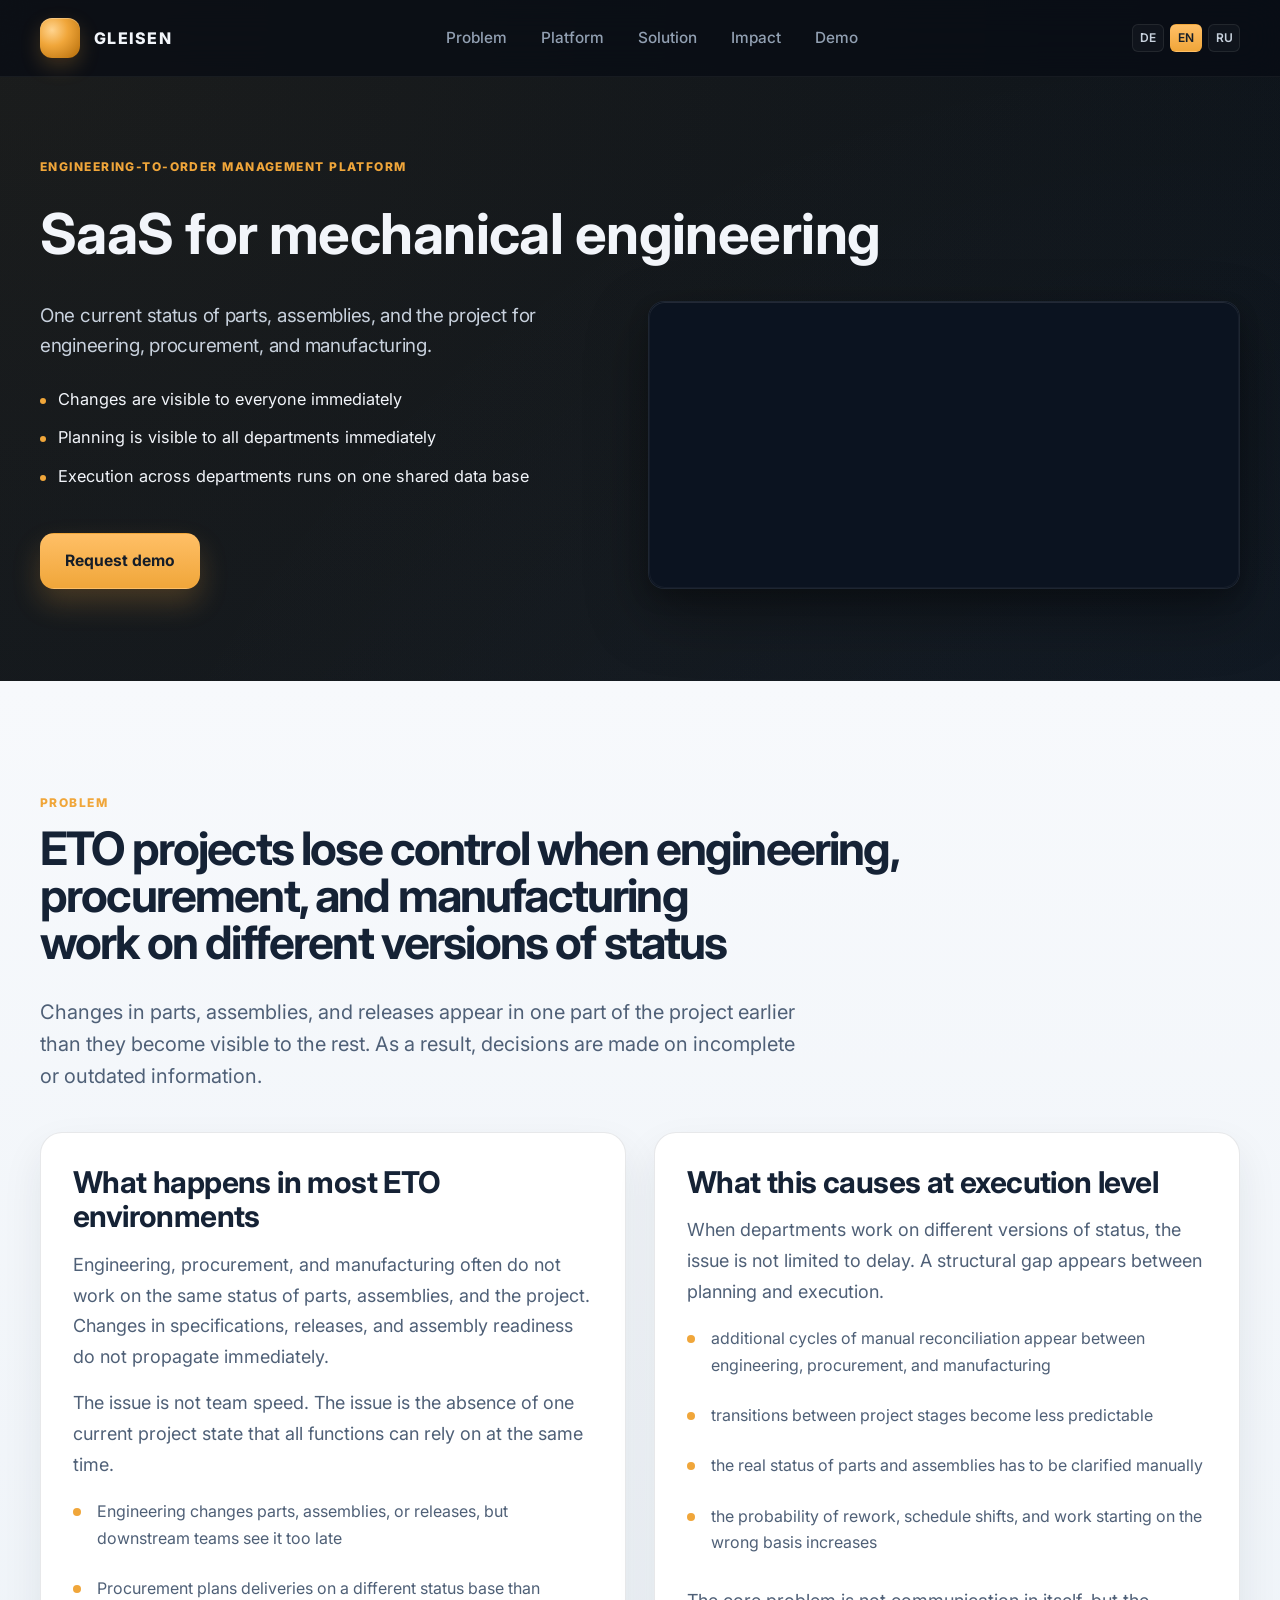
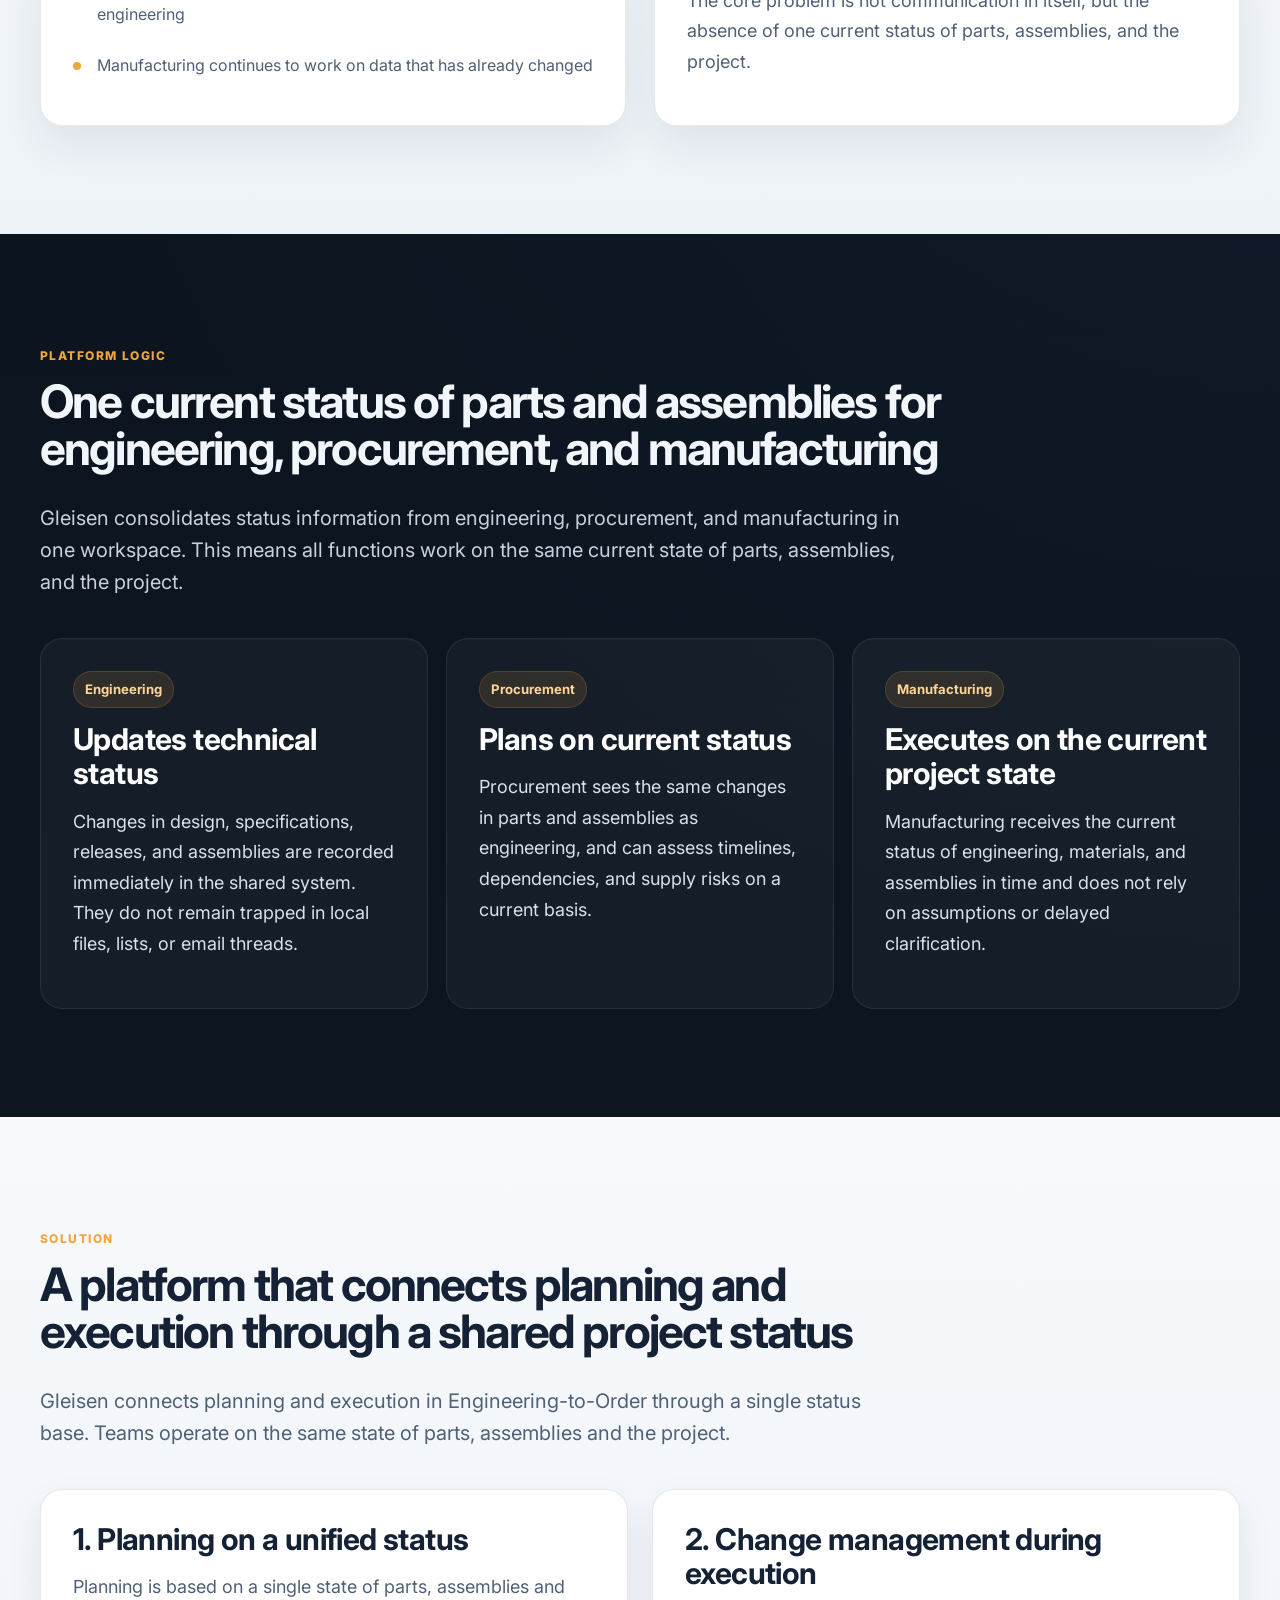
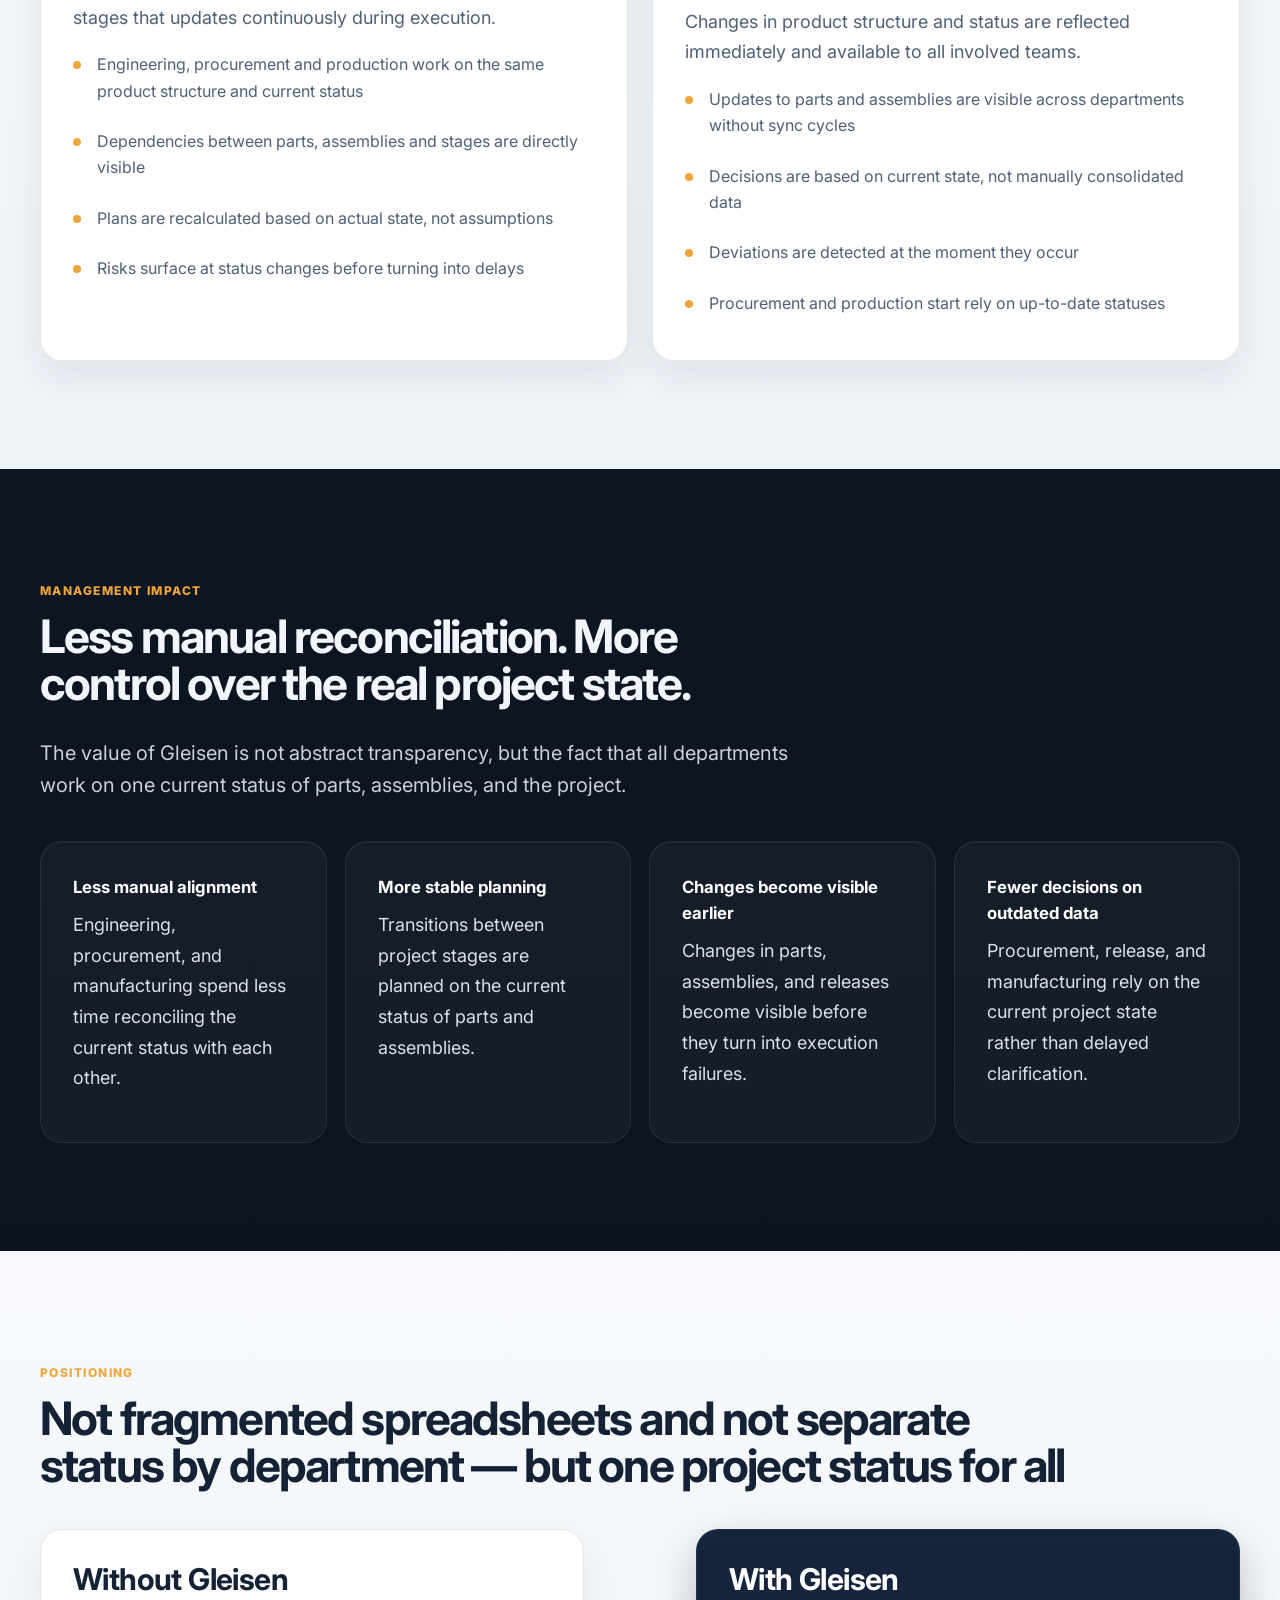
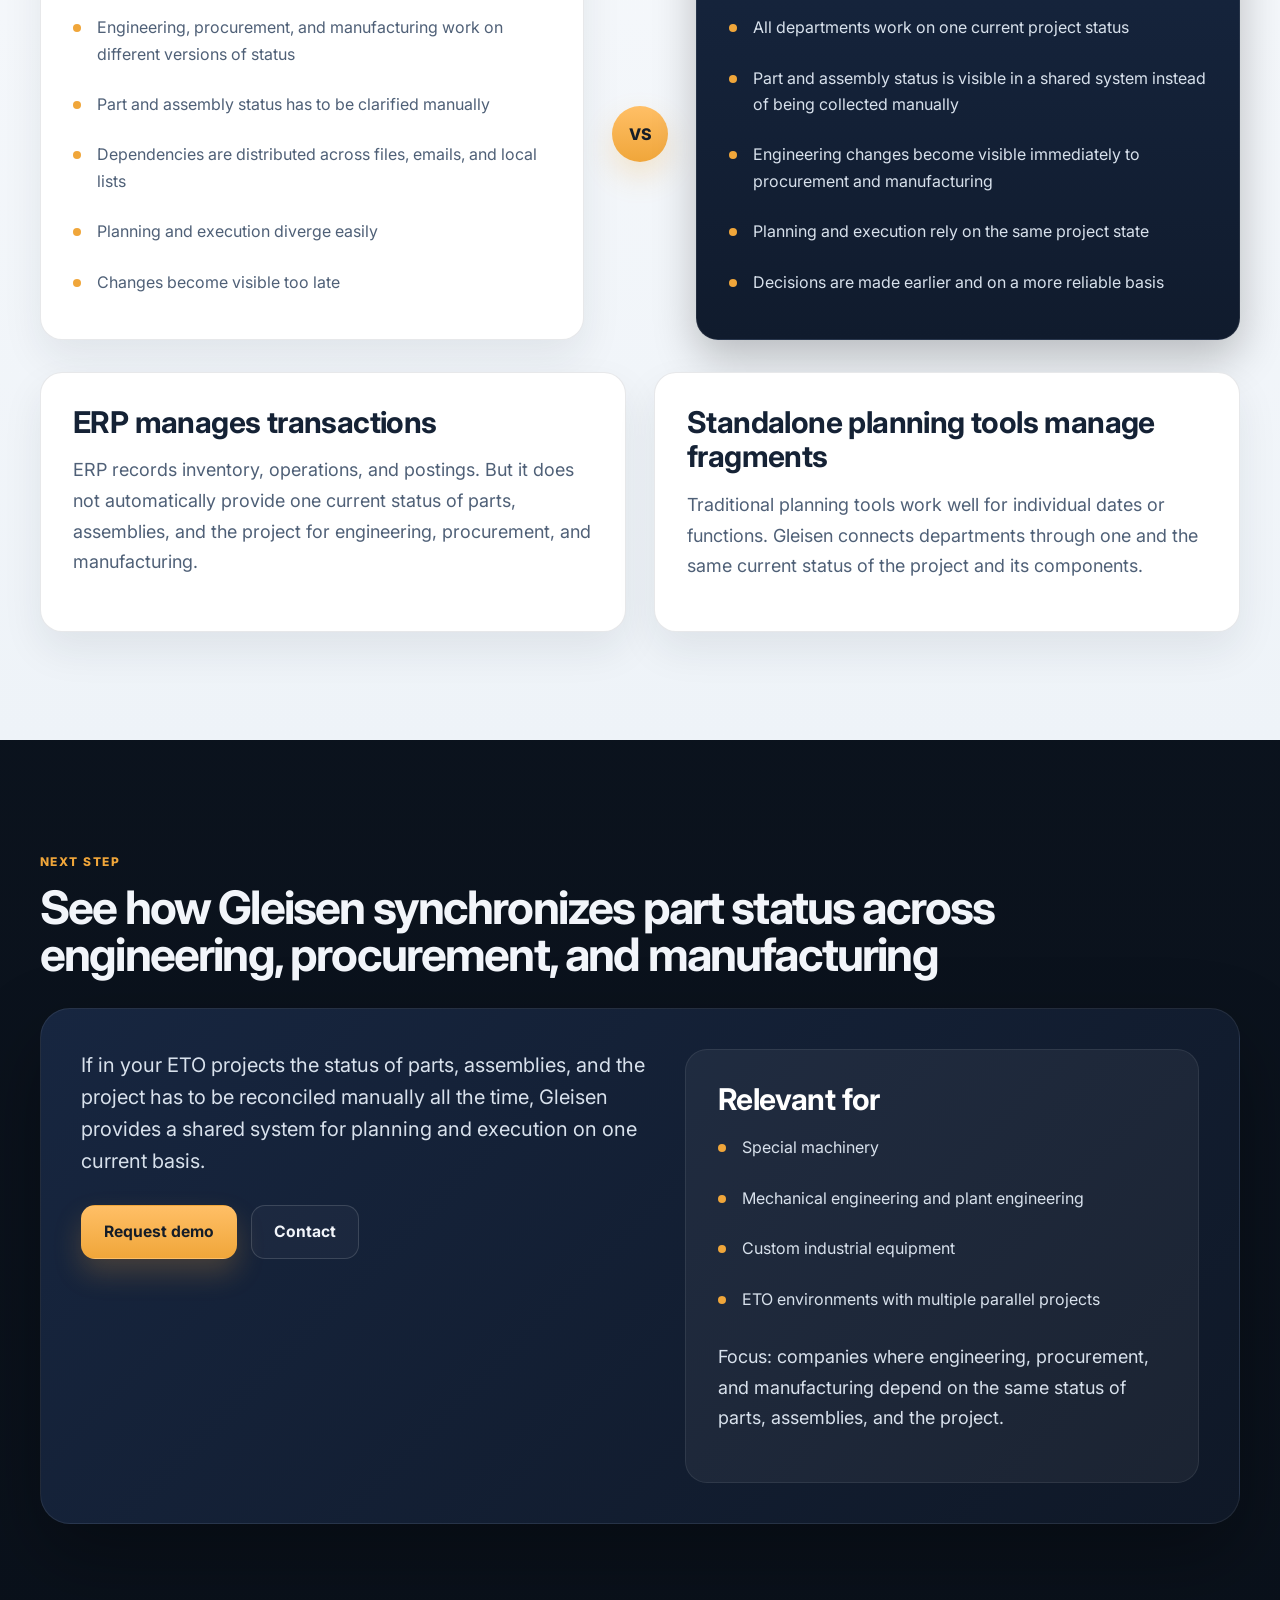
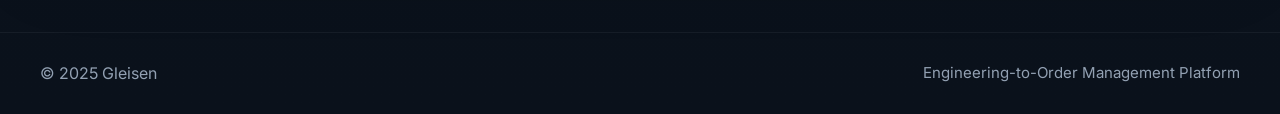
==== en.html @ a9985c9d "init" ====
<!DOCTYPE html>
<html lang="en">

<head>
  <meta charset="UTF-8" />
  <meta name="viewport" content="width=device-width, initial-scale=1.0" />

  <title>Gleisen — platform for managing part and assembly status in ETO</title>
  <meta name="description"
    content="Gleisen is a platform for Engineering-to-Order that synchronizes engineering, procurement, and manufacturing around one current status of parts, assemblies, and the project." />
  <meta name="keywords"
    content="Engineering-to-Order software, ETO platform, ETO management, mechanical engineering SaaS, part and assembly status, engineering procurement manufacturing, industrial SaaS" />
  <meta name="robots" content="index,follow,max-image-preview:large,max-snippet:-1,max-video-preview:-1" />
  <meta name="author" content="Gleisen" />

  <link rel="canonical" href="https://www.gleisen.com/en.html" />
  <link rel="alternate" hreflang="de" href="https://www.gleisen.com/" />
  <link rel="alternate" hreflang="en" href="https://www.gleisen.com/en.html" />
  <link rel="alternate" hreflang="ru" href="https://www.gleisen.com/ru.html" />
  <link rel="alternate" hreflang="x-default" href="https://www.gleisen.com/" />

  <meta property="og:type" content="website" />
  <meta property="og:title" content="Gleisen — platform for managing part and assembly status in ETO" />
  <meta property="og:description"
    content="One platform for engineering, procurement, and manufacturing with one current status of parts, assemblies, and the project." />
  <meta property="og:url" content="https://www.gleisen.com/en.html" />
  <meta property="og:site_name" content="Gleisen" />
  <meta property="og:locale" content="en_US" />

  <meta name="twitter:card" content="summary_large_image" />
  <meta name="twitter:title" content="Gleisen — platform for managing part and assembly status in ETO" />
  <meta name="twitter:description"
    content="Gleisen synchronizes engineering, procurement, and manufacturing around one current status of parts, assemblies, and the project." />

  <link rel="preconnect" href="https://fonts.googleapis.com">
  <link rel="preconnect" href="https://fonts.gstatic.com" crossorigin>
  <link href="https://fonts.googleapis.com/css2?family=Inter:wght@400;500;600;700;800&display=swap" rel="stylesheet">
  <link rel="stylesheet" href="styles.css" />

  <script type="application/ld+json">
  {
    "@context": "https://schema.org",
    "@type": "SoftwareApplication",
    "name": "Gleisen",
    "applicationCategory": "BusinessApplication",
    "operatingSystem": "Web",
    "description": "Platform for Engineering-to-Order that brings engineering, procurement, and manufacturing together around one current status of parts, assemblies, and the project.",
    "inLanguage": "en",
    "offers": {
      "@type": "Offer",
      "price": "0",
      "priceCurrency": "EUR"
    }
  }
  </script>
  <script src="script.js" defer></script>
</head>

<body>
  <header class="site-header">
    <div class="container nav">
      <a href="index.html" class="brand" aria-label="Gleisen homepage">
        <span class="brand-mark" aria-hidden="true"></span>
        <span class="brand-text">GLEISEN</span>
      </a>

      <nav class="nav-links" aria-label="Main navigation">
        <a href="#problem">Problem</a>
        <a href="#platform">Platform</a>
        <a href="#solution">Solution</a>
        <a href="#impact">Impact</a>
        <a href="#contact">Demo</a>
      </nav>

      <div class="header-actions">
        <div class="lang-switch" aria-label="Language switcher">
          <a href="index.html" lang="de">DE</a>
          <a href="en.html" class="active" lang="en">EN</a>
          <a href="ru.html" lang="ru">RU</a>
        </div>
      </div>
    </div>
  </header>

  <main>

    <section class="hero">
      <div class="container">
        <div class="hero-top">
          <span class="eyebrow">ENGINEERING-TO-ORDER MANAGEMENT PLATFORM</span>
          <h1>SaaS for mechanical engineering</h1>
        </div>

        <div class="hero-grid">

          <div class="hero-left">

            <div class="hero-text">
              <p class="hero-subline">
                One current status of parts, assemblies, and the project for engineering, procurement, and
                manufacturing.
              </p>

              <div class="hero-points">
                <div class="item">Changes are visible to everyone immediately</div>
                <div class="item">Planning is visible to all departments immediately</div>
                <div class="item">Execution across departments runs on one shared data base</div>
              </div>
            </div>

            <div class="btn-row hero-actions">
              <a href="#contact" class="btn btn-primary">Request demo</a>
            </div>

          </div>

          <div class="hero-right">
            <div class="hero-media" id="openVideo">
              <video class="hero-video" src="assets/dashboard.mp4" muted autoplay loop></video>
            </div>

            <div class="video-modal" id="videoModal">
              <div class="video-modal-backdrop"></div>
              <div class="video-modal-content">
                <video src="assets/dashboard.mp4" controls autoplay></video>
              </div>
            </div>

          </div>
        </div>
      </div>
    </section>

    <section id="problem" class="section light-section">
      <div class="container">
        <div class="section-header">
          <span class="eyebrow">Problem</span>
          <h2 class="section-title">ETO projects lose control when engineering, procurement, and manufacturing work on
            different versions of status</h2>
        </div>

        <p class="section-intro narrow">
          Changes in parts, assemblies, and releases appear in one part of the project earlier than they become visible
          to the rest.
          As a result, decisions are made on incomplete or outdated information.
        </p>

        <div class="cards-grid">
          <div class="card">
            <h3>What happens in most ETO environments</h3>
            <p>
              Engineering, procurement, and manufacturing often do not work on the same status of parts, assemblies, and
              the project.
              Changes in specifications, releases, and assembly readiness do not propagate immediately.
            </p>
            <p>
              The issue is not team speed. The issue is the absence of one current project state that all functions can
              rely on at the same time.
            </p>
            <ul class="list">
              <li>Engineering changes parts, assemblies, or releases, but downstream teams see it too late</li>
              <li>Procurement plans deliveries on a different status base than engineering</li>
              <li>Manufacturing continues to work on data that has already changed</li>
            </ul>
          </div>

          <div class="card">
            <h3>What this causes at execution level</h3>
            <p>
              When departments work on different versions of status, the issue is not limited to delay.
              A structural gap appears between planning and execution.
            </p>
            <ul class="list">
              <li>additional cycles of manual reconciliation appear between engineering, procurement, and manufacturing
              </li>
              <li>transitions between project stages become less predictable</li>
              <li>the real status of parts and assemblies has to be clarified manually</li>
              <li>the probability of rework, schedule shifts, and work starting on the wrong basis increases</li>
            </ul>
            <p style="margin-top:18px;">
              The core problem is not communication in itself, but the absence of one current status of parts,
              assemblies, and the project.
            </p>
          </div>
        </div>
      </div>
    </section>

    <section id="platform" class="section">
      <div class="container">
        <div class="section-header">
          <span class="eyebrow">Platform logic</span>
          <h2 class="section-title">One current status of parts and assemblies for engineering, procurement, and
            manufacturing</h2>
        </div>

        <p class="section-intro">
          Gleisen consolidates status information from engineering, procurement, and manufacturing in one workspace.
          This means all functions work on the same current state of parts, assemblies, and the project.
        </p>

        <div class="flow-line">
          <div class="flow-card">
            <div class="label">Engineering</div>
            <h3>Updates technical status</h3>
            <p>
              Changes in design, specifications, releases, and assemblies are recorded immediately in the shared system.
              They do not remain trapped in local files, lists, or email threads.
            </p>
          </div>

          <div class="flow-card">
            <div class="label">Procurement</div>
            <h3>Plans on current status</h3>
            <p>
              Procurement sees the same changes in parts and assemblies as engineering,
              and can assess timelines, dependencies, and supply risks on a current basis.
            </p>
          </div>

          <div class="flow-card">
            <div class="label">Manufacturing</div>
            <h3>Executes on the current project state</h3>
            <p>
              Manufacturing receives the current status of engineering, materials, and assemblies in time
              and does not rely on assumptions or delayed clarification.
            </p>
          </div>
        </div>
      </div>
    </section>

    <section id="solution" class="section light-section">
      <div class="container">
        <div class="section-header">
          <span class="eyebrow">Solution</span>
          <h2 class="section-title">
            A platform that connects planning and execution through a shared project status
          </h2>
        </div>

        <p class="section-intro">
          Gleisen connects planning and execution in Engineering-to-Order through a single status base.
          Teams operate on the same state of parts, assemblies and the project.
        </p>

        <div class="split">
          <div class="feature-panel light panel-left">
            <h3>1. Planning on a unified status</h3>
            <p>
              Planning is based on a single state of parts, assemblies and stages that updates continuously during
              execution.
            </p>
            <ul class="list">
              <li>Engineering, procurement and production work on the same product structure and current status</li>
              <li>Dependencies between parts, assemblies and stages are directly visible</li>
              <li>Plans are recalculated based on actual state, not assumptions</li>
              <li>Risks surface at status changes before turning into delays</li>
            </ul>
          </div>

          <div class="feature-panel light panel-right">
            <h3>2. Change management during execution</h3>
            <p>
              Changes in product structure and status are reflected immediately and available to all involved teams.
            </p>
            <ul class="list">
              <li>Updates to parts and assemblies are visible across departments without sync cycles</li>
              <li>Decisions are based on current state, not manually consolidated data</li>
              <li>Deviations are detected at the moment they occur</li>
              <li>Procurement and production start rely on up-to-date statuses</li>
            </ul>
          </div>
        </div>
      </div>
    </section>

    <section id="impact" class="section">
      <div class="container">
        <div class="section-header">
          <span class="eyebrow">Management impact</span>
          <h2 class="section-title">Less manual reconciliation. More control over the real project state.</h2>
        </div>

        <p class="section-intro narrow">
          The value of Gleisen is not abstract transparency, but the fact that all departments work
          on one current status of parts, assemblies, and the project.
        </p>

        <div class="value-grid">
          <div class="value-card">
            <strong>Less manual alignment</strong>
            <p>Engineering, procurement, and manufacturing spend less time reconciling the current status with each
              other.</p>
          </div>
          <div class="value-card">
            <strong>More stable planning</strong>
            <p>Transitions between project stages are planned on the current status of parts and assemblies.</p>
          </div>
          <div class="value-card">
            <strong>Changes become visible earlier</strong>
            <p>Changes in parts, assemblies, and releases become visible before they turn into execution failures.</p>
          </div>
          <div class="value-card">
            <strong>Fewer decisions on outdated data</strong>
            <p>Procurement, release, and manufacturing rely on the current project state rather than delayed
              clarification.</p>
          </div>
        </div>
      </div>
    </section>

    <section class="section light-section">
      <div class="container">
        <div class="section-header">
          <span class="eyebrow">Positioning</span>
          <h2 class="section-title">Not fragmented spreadsheets and not separate status by department — but one project
            status for all</h2>
        </div>

        <div class="compare compare-top">
          <div class="compare-card left">
            <h3>Without Gleisen</h3>
            <ul class="list">
              <li>Engineering, procurement, and manufacturing work on different versions of status</li>
              <li>Part and assembly status has to be clarified manually</li>
              <li>Dependencies are distributed across files, emails, and local lists</li>
              <li>Planning and execution diverge easily</li>
              <li>Changes become visible too late</li>
            </ul>
          </div>

          <div class="vs">VS</div>

          <div class="compare-card right">
            <h3>With Gleisen</h3>
            <ul class="list">
              <li>All departments work on one current project status</li>
              <li>Part and assembly status is visible in a shared system instead of being collected manually</li>
              <li>Engineering changes become visible immediately to procurement and manufacturing</li>
              <li>Planning and execution rely on the same project state</li>
              <li>Decisions are made earlier and on a more reliable basis</li>
            </ul>
          </div>
        </div>

        <div class="cards-grid positioning-grid">
          <div class="card positioning-card">
            <h3>ERP manages transactions</h3>
            <p>
              ERP records inventory, operations, and postings.
              But it does not automatically provide one current status of parts, assemblies, and the project for
              engineering, procurement, and manufacturing.
            </p>
          </div>
          <div class="card positioning-card">
            <h3>Standalone planning tools manage fragments</h3>
            <p>
              Traditional planning tools work well for individual dates or functions.
              Gleisen connects departments through one and the same current status of the project and its components.
            </p>
          </div>
        </div>
      </div>
    </section>

    <section id="contact" class="section">
      <div class="container">
        <div class="section-header">
          <span class="eyebrow">Next step</span>
          <h2 class="section-title">See how Gleisen synchronizes part status across engineering, procurement, and
            manufacturing</h2>
        </div>

        <div class="cta-panel">
          <div>
            <p class="section-intro narrow" style="margin-bottom: 28px;">
              If in your ETO projects the status of parts, assemblies, and the project has to be reconciled manually all
              the time,
              Gleisen provides a shared system for planning and execution on one current basis.
            </p>
            <div class="btn-row">
              <a href="mailto:demo@gleisen.com" class="btn btn-primary">Request demo</a>
              <a href="mailto:kontakt@gleisen.com" class="btn btn-secondary">Contact</a>
            </div>
          </div>

          <div class="cta-box">
            <h3>Relevant for</h3>
            <ul class="list">
              <li>Special machinery</li>
              <li>Mechanical engineering and plant engineering</li>
              <li>Custom industrial equipment</li>
              <li>ETO environments with multiple parallel projects</li>
            </ul>
            <p style="margin-top:18px;">
              Focus: companies where engineering, procurement, and manufacturing depend on the same status of parts,
              assemblies, and the project.
            </p>
          </div>
        </div>
      </div>
    </section>
  </main>

  <footer class="footer">
    <div class="container footer-row">
      <div>© 2025 Gleisen</div>
      <div class="muted-small">Engineering-to-Order Management Platform</div>
    </div>
  </footer>
</body>

</html>
---- styles.css ----
:root {
  --bg: #0a111b;
  --bg-2: #0f1825;
  --bg-3: #142133;

  --panel: rgba(255, 255, 255, 0.04);
  --panel-strong: rgba(255, 255, 255, 0.06);
  --panel-light: #f7f9fc;
  --panel-light-2: #eef3f8;

  --text: #f2f5fa;
  --text-2: #c8d1dd;
  --text-3: #92a0b2;

  --text-dark: #152235;
  --text-dark-2: #4f6077;

  --text-on-dark: #ffffff;
  --text-on-dark-2: #d8e1ec;
  --text-on-dark-3: #b6c4d6;

  --line: rgba(255, 255, 255, 0.08);
  --line-2: rgba(255, 255, 255, 0.14);
  --line-dark: rgba(21, 34, 53, 0.10);

  --accent: #f0a63a;
  --accent-2: #ffbf66;
  --accent-dark: #d88b17;

  --success: #3fbf8e;
  --warn: #f0a63a;
  --danger: #ea6c6c;
  --info: #70a7ff;

  --radius-s: 10px;
  --radius-m: 16px;
  --radius-l: 22px;
  --radius-xl: 30px;

  --shadow-s: 0 10px 24px rgba(0, 0, 0, 0.18);
  --shadow-m: 0 18px 44px rgba(0, 0, 0, 0.24);
  --shadow-l: 0 32px 80px rgba(0, 0, 0, 0.32);

  --max-width: 1200px;
  --section-space: 108px;
  --section-space-mobile: 72px;
}

*,
*::before,
*::after {
  box-sizing: border-box;
}

html {
  scroll-behavior: smooth;
}

body {
  margin: 0;
  font-family: "Inter", system-ui, -apple-system, BlinkMacSystemFont, "Segoe UI", sans-serif;
  color: var(--text);
  background:
    radial-gradient(circle at 0% 0%, rgba(240, 166, 58, 0.08) 0%, transparent 28%),
    radial-gradient(circle at 100% 20%, rgba(112, 167, 255, 0.06) 0%, transparent 24%),
    linear-gradient(180deg, #09111a 0%, #0d1622 48%, #0a111b 100%);
  line-height: 1.55;
  -webkit-font-smoothing: antialiased;
  text-rendering: optimizeLegibility;
}

img,
video {
  display: block;
  max-width: 100%;
}

a {
  color: inherit;
  text-decoration: none;
}

.container {
  width: min(var(--max-width), calc(100% - 48px));
  margin: 0 auto;
}

.section {
  padding: var(--section-space) 0;
  position: relative;
}

.light-section {
  background: linear-gradient(180deg, #f7f9fc 0%, #eef3f8 100%);
  color: var(--text-dark);
}

.light-section h1,
.light-section h2,
.light-section h3,
.light-section strong {
  color: var(--text-dark);
}

.light-section p,
.light-section li,
.light-section .muted-small,
.light-section .lead,
.light-section .section-intro {
  color: var(--text-dark-2);
}

/* HEADER */

.site-header {
  position: sticky;
  top: 0;
  z-index: 100;
  backdrop-filter: blur(18px);
  background: rgba(7, 12, 20, 0.72);
  border-bottom: 1px solid rgba(255, 255, 255, 0.05);
}

.nav {
  min-height: 76px;
  display: flex;
  align-items: center;
  justify-content: space-between;
  gap: 24px;
}

.brand {
  display: inline-flex;
  align-items: center;
  gap: 14px;
  font-weight: 800;
  letter-spacing: 0.08em;
}

.brand-mark {
  width: 40px;
  height: 40px;
  border-radius: 12px;
  background: radial-gradient(circle at 30% 30%, #ffd48f 0%, #f0a63a 40%, #b36b08 100%);
  box-shadow:
    inset 0 1px 0 rgba(255, 255, 255, 0.28),
    0 8px 20px rgba(240, 166, 58, 0.22);
}

.brand-text {
  font-size: 1rem;
  color: var(--text);
}

.nav-links {
  display: flex;
  gap: 34px;
  align-items: center;
  color: var(--text-3);
  font-size: 0.96rem;
  font-weight: 500;
}

.nav-links a:hover {
  color: var(--text);
}

.header-actions {
  display: flex;
  align-items: center;
  gap: 12px;
}

.lang-switch {
  display: flex;
  gap: 6px; /* было 8 */
  align-items: center;
}

.lang-switch a {
  width: 32px;   /* было 42 */
  height: 28px;  /* было 42 */
  padding: 0;
  border-radius: 6px; /* было 12 */
  border: 1px solid var(--line);
  color: var(--text-2);
  background: rgba(255, 255, 255, 0.03);
  font-size: 0.75rem; /* было 0.88 */
  font-weight: 600;   /* было 700 */
  line-height: 1;
  display: inline-flex;
  align-items: center;
  justify-content: center;
  transition: all 0.18s ease;
}

.lang-switch a:hover {
  background: rgba(255, 255, 255, 0.07);
  color: var(--text);
}

.lang-switch a.active {
  color: #151d28;
  background: linear-gradient(180deg, var(--accent-2) 0%, var(--accent) 100%);
  border-color: transparent;
}

/* TYPOGRAPHY */

.eyebrow {
  display: inline-block;
  margin-bottom: 16px;
  font-size: 12px;
  line-height: 1;
  font-weight: 800;
  letter-spacing: 0.12em;
  text-transform: uppercase;
  color: var(--accent);
}

h1,
h2,
h3 {
  margin: 0 0 18px;
  line-height: 1.02;
}

.hero-top h1 {
  letter-spacing: -0.01em;
}

h2 {
  letter-spacing: 0.01em;
}

h1 {
  font-size: clamp(2.8rem, 4.2vw, 4.8rem);
}

h2 {
  font-size: clamp(2.2rem, 3.6vw, 3.8rem);
}

h3 {
  font-size: clamp(1.2rem, 1.8vw, 1.42rem);
}

p {
  margin: 0 0 16px;
  color: var(--text-2);
  font-size: 1.04rem;
}

.lead {
  font-size: 1.16rem;
  max-width: 66ch;
  color: var(--text-2);
}

.muted-small {
  color: var(--text-3);
  font-size: 0.94rem;
}

/* BUTTONS */

.btn-row {
  display: flex;
  flex-wrap: wrap;
  gap: 14px;
  margin-top: 8px;
}

.btn {
  display: inline-flex;
  align-items: center;
  justify-content: center;
  min-height: 54px;
  padding: 0 22px;
  border-radius: 14px;
  font-weight: 700;
  font-size: 0.98rem;
  border: 1px solid transparent;
  transition: all 0.18s ease;
  cursor: pointer;
  white-space: nowrap;
}

.btn:hover {
  transform: translateY(-1px);
}

.btn-primary {
  background: linear-gradient(180deg, var(--accent-2) 0%, var(--accent) 100%);
  color: #151d28;
  box-shadow: 0 14px 28px rgba(240, 166, 58, 0.22);
}

.btn-primary:hover {
  background: linear-gradient(180deg, #ffc978 0%, #e89a22 100%);
}

.btn-secondary {
  background: rgba(255, 255, 255, 0.03);
  border-color: var(--line-2);
  color: var(--text);
}

.btn-secondary:hover {
  background: rgba(255, 255, 255, 0.06);
}

/* SECTION HEADERS */

.section-header {
  width: 100%;
  margin-bottom: 30px;
}

.section-title {
  max-width: 1120px;
  margin: 0;
  line-height: 1.02;
  letter-spacing: -0.04em;
  text-wrap: balance;
}

.section-intro {
  max-width: 860px;
  margin: 0 0 40px;
  font-size: 20px;
  line-height: 1.6;
}

.section-intro.narrow {
  max-width: 760px;
}

/* HERO */

.hero {
  padding: 60px 0 92px;
}

.hero-top {
  margin-bottom: 40px;
  max-width: 100%;
}

.hero-top h1 {
  margin: 0;
  max-width: none;
  width: 100%;
  font-size: clamp(2.7rem, 4.4vw, 4.6rem);
  line-height: 0.96;
  text-wrap: balance;
}

.hero-top .eyebrow {
  display: block;
  margin-top: 24px;
  margin-bottom: 34px;
}

.hero-grid {
  display: grid;
  grid-template-columns: minmax(0, 520px) minmax(0, 1fr);
  gap: 88px;
  align-items: stretch;
}

.hero-left {
  display: flex;
  flex-direction: column;
  height: 100%;
}

.hero-text {
  margin-bottom: 0;
}

.hero-actions {
  margin-top: auto;
}

.hero-subline {
  margin: 0 0 26px;
  max-width: 500px;
  font-size: 1.18rem;
  line-height: 1.58;
  color: var(--text-2);
  letter-spacing: -0.015em;
}

.hero-points {
  display: grid;
  gap: 14px;
  margin: 0 0 34px;
}

.hero-points .item {
  position: relative;
  padding-left: 18px;
  font-size: 1.02rem;
  line-height: 1.5;
  color: var(--text);
}

.hero-points .item::before {
  content: "";
  position: absolute;
  left: 0;
  top: 11px;
  width: 6px;
  height: 6px;
  border-radius: 999px;
  background: var(--accent);
}

.hero .btn.btn-primary {
  min-height: 56px;
  padding: 0 24px;
  border-radius: 14px;
}

.hero-right {
  min-width: 0;
  display: flex;
  align-items: center;
  justify-content: flex-start;
  padding-top: 0;
}

.hero-media {
  position: relative;
  width: 100%;
  max-width: 960px;
  aspect-ratio: 1920 / 934;
  overflow: hidden;

  border-radius: 16px;
  background: #0b1320;
  border: 1px solid rgba(255, 255, 255, 0.08);

  box-shadow:
    0 24px 60px rgba(0, 0, 0, 0.35),
    0 8px 20px rgba(0, 0, 0, 0.2);

  transform: none;

  /* ДОБАВЬ ЭТО */
  cursor: pointer;
  transition: transform 0.2s ease, box-shadow 0.2s ease;
}

.hero-media:hover {
  transform: translateY(-6px);
  box-shadow:
    0 32px 80px rgba(0, 0, 0, 0.45),
    0 12px 30px rgba(0, 0, 0, 0.25);
}

.hero-media::before {
  content: "";
  position: absolute;
  inset: 0;
  border-radius: inherit;
  pointer-events: none;
  box-shadow:
    inset 0 1px 0 rgba(255,255,255,0.06),
    inset 0 0 0 1px rgba(255,255,255,0.04);
}

.hero-media::after {
  content: "";
  position: absolute;
  inset: -20px;
  z-index: -1;
  border-radius: 28px;
  background: radial-gradient(
    60% 60% at 50% 50%,
    rgba(240, 166, 58, 0.12),
    transparent 70%
  );
  filter: blur(20px);
  opacity: 0.7;
}

.hero-video {
  width: 100%;
  height: 100%;
  display: block;
  object-fit: contain;
  background: #0b1320;
}

.video-modal {
  position: fixed;
  inset: 0;
  z-index: 999;
  display: none;
}

.video-modal.active {
  display: block;
}

/* затемнение */
.video-modal-backdrop {
  position: absolute;
  inset: 0;
  background: rgba(5, 10, 18, 0.75);
  backdrop-filter: blur(8px);
}

/* сам контейнер */
.video-modal-content {
  position: absolute;
  inset: 50%;
  transform: translate(-50%, -50%) scale(0.92);
  width: min(1100px, 92vw);
  aspect-ratio: 16 / 9;

  border-radius: 20px;
  overflow: hidden;
  background: #000;

  box-shadow:
    0 40px 120px rgba(0,0,0,0.6);

  transition: all 0.25s ease;
}

/* анимация появления */
.video-modal.active .video-modal-content {
  transform: translate(-50%, -50%) scale(1);
}

/* видео внутри */
.video-modal video {
  width: 100%;
  height: 100%;
  object-fit: contain;
}

/* CARDS */

.cards-grid {
  display: grid;
  grid-template-columns: repeat(2, minmax(0, 1fr));
  gap: 28px;
}

.card,
.feature-panel,
.value-card,
.compare-card,
.cta-box,
.flow-card {
  padding: 32px;
  border-radius: 22px;
}

.card {
  background: #ffffff;
  border: 1px solid var(--line-dark);
  box-shadow: 0 18px 40px rgba(21, 34, 53, 0.08);
}

.card h3,
.feature-panel h3,
.compare-card h3,
.cta-box h3,
.flow-card h3 {
  margin-top: 0;
  margin-bottom: 16px;
  font-size: 30px;
  line-height: 1.15;
  letter-spacing: -0.02em;
}

.card p,
.feature-panel p,
.compare-card p,
.cta-box p,
.flow-card p,
.value-card p {
  font-size: 18px;
  line-height: 1.7;
}

.list {
  list-style: none;
  margin: 18px 0 0;
  padding: 0;
  display: grid;
  gap: 12px;
}

.list li {
  margin-bottom: 12px;
}

.list li {
  position: relative;
  padding-left: 24px;
  line-height: 1.65;
}

.list li::before {
  content: "";
  position: absolute;
  left: 0;
  top: 10px;
  width: 8px;
  height: 8px;
  border-radius: 999px;
  background: var(--accent);
}

/* FLOW */

.flow-line {
  display: grid;
  grid-template-columns: repeat(3, 1fr);
  gap: 18px;
  margin-top: 40px;
}

.flow-card {
  background: rgba(255, 255, 255, 0.04);
  border: 1px solid var(--line);
  box-shadow: inset 0 1px 0 rgba(255, 255, 255, 0.02);
  color: var(--text-on-dark-2);
}

.flow-card h3 {
  color: var(--text-on-dark);
}

.flow-card p {
  color: var(--text-on-dark-2);
}

.flow-card .label {
  display: inline-block;
  padding: 7px 11px;
  margin-bottom: 14px;
  border-radius: 999px;
  font-size: 0.82rem;
  font-weight: 700;
  color: #ffd59a;
  background: rgba(240, 166, 58, 0.12);
  border: 1px solid rgba(240, 166, 58, 0.18);
}

/* SPLIT */

.split {
  display: grid;
  grid-template-columns: 1fr 1fr;
  gap: 24px;
  margin-top: 40px;
}

.feature-panel {
  position: relative;
  overflow: hidden;
}

.feature-panel.light {
  background: #ffffff;
  border: 1px solid var(--line-dark);
  box-shadow: 0 16px 36px rgba(21, 34, 53, 0.08);
}

.feature-panel.light p,
.feature-panel.light li {
  color: var(--text-dark-2);
}

/* VALUE */

.value-grid {
  display: grid;
  grid-template-columns: repeat(4, 1fr);
  gap: 18px;
  margin-top: 40px;
}

.value-card {
  background: rgba(255, 255, 255, 0.04);
  border: 1px solid var(--line);
  box-shadow: inset 0 1px 0 rgba(255, 255, 255, 0.03);
  color: var(--text-on-dark-2);
}

.value-card strong {
  display: block;
  margin-bottom: 10px;
  color: var(--text-on-dark);
  font-size: 1.05rem;
}

.value-card p {
  color: var(--text-on-dark-2);
}

/* COMPARE */

.compare {
  display: grid;
  grid-template-columns: minmax(0, 1fr) auto minmax(0, 1fr);
  gap: 28px;
  align-items: stretch;
}

.compare-top {
  margin-top: 40px;
}

.compare-card {
  min-height: 100%;
}

.compare-card.left {
  background: #ffffff;
  border: 1px solid var(--line-dark);
  box-shadow: 0 18px 40px rgba(21, 34, 53, 0.08);
}

.compare-card.left p,
.compare-card.left li {
  color: var(--text-dark-2);
}

.compare-card.right {
  background: linear-gradient(180deg, #16253e 0%, #101b2d 100%);
  border: 1px solid var(--line);
  box-shadow: var(--shadow-m);
  color: var(--text-on-dark-2);
}

.compare-card.right h3 {
  color: var(--text-on-dark);
}

.compare-card.right p,
.compare-card.right li {
  color: var(--text-on-dark-2);
}

.vs {
  align-self: center;
  justify-self: center;
  width: 56px;
  height: 56px;
  border-radius: 999px;
  display: flex;
  align-items: center;
  justify-content: center;
  font-weight: 800;
  color: #151d28;
  background: linear-gradient(180deg, var(--accent-2) 0%, var(--accent) 100%);
  box-shadow: 0 14px 30px rgba(240, 166, 58, 0.24);
}

.positioning-grid {
  grid-template-columns: repeat(2, minmax(0, 1fr));
  gap: 28px;
  margin-top: 32px;
}

.positioning-card {
  min-height: 260px;
}

/* CTA */

.cta-panel {
  display: grid;
  grid-template-columns: 1.05fr 0.95fr;
  gap: 36px;
  align-items: stretch;
  padding: 40px;
  border-radius: 30px;
  background: linear-gradient(135deg, #172640 0%, #0f1827 100%);
  border: 1px solid var(--line);
  box-shadow: var(--shadow-l);
  color: var(--text-on-dark-2);
}

.cta-panel h2,
.cta-panel h3,
.cta-panel strong {
  color: var(--text-on-dark);
}

.cta-panel p,
.cta-panel li,
.cta-panel .lead,
.cta-panel .section-intro {
  color: var(--text-on-dark-2);
}

.cta-box {
  background: rgba(255, 255, 255, 0.05);
  border: 1px solid rgba(255, 255, 255, 0.08);
  color: var(--text-on-dark-2);
}

.cta-box h3,
.cta-box strong {
  color: var(--text-on-dark);
}

.cta-box p,
.cta-box li {
  color: var(--text-on-dark-2);
}

/* FOOTER */

.footer {
  padding: 28px 0;
  border-top: 1px solid rgba(255, 255, 255, 0.05);
}

.footer-row {
  display: flex;
  justify-content: space-between;
  gap: 18px;
  flex-wrap: wrap;
  color: var(--text-3);
}

/* RESPONSIVE */

@media (max-width: 1120px) {
  .hero-grid,
  .split,
  .cta-panel {
    grid-template-columns: 1fr;
  }

  .flow-line,
  .value-grid,
  .cards-grid,
  .positioning-grid {
    grid-template-columns: 1fr 1fr;
  }

  .hero-right {
    padding-top: 0;
  }

  .compare {
    grid-template-columns: 1fr;
  }

  .vs {
    display: none;
  }
}

@media (max-width: 980px) {
  .hero {
    padding: 46px 0 72px;
  }

  .hero-top {
    margin-bottom: 20px;
  }

  .hero-grid {
    gap: 32px;
  }

  .hero-left {
    max-width: 100%;
    padding-top: 0;
  }

  .hero-subline {
    max-width: 100%;
    margin-bottom: 22px;
  }

  .hero-points {
    margin-bottom: 28px;
  }

  .hero-media {
    max-width: 100%;
  }

  .lang-switch a {
    width: 40px;
    height: 40px;
    border-radius: 10px;
  }
}

@media (max-width: 860px) {
  .nav-links {
    display: none;
  }
}

@media (max-width: 760px) {
  .container {
    width: min(var(--max-width), calc(100% - 24px));
  }

  .section {
    padding: var(--section-space-mobile) 0;
  }

  .hero {
    padding: 32px 0 44px;
  }

  .hero-top h1,
  .section-title {
    max-width: 100%;
  }

  .hero-top h1 {
    font-size: 3rem;
    line-height: 0.98;
  }

  .section-title {
    font-size: 34px;
    line-height: 1.06;
  }

  .section-intro {
    font-size: 18px;
  }

  .flow-line,
  .value-grid,
  .cards-grid,
  .positioning-grid {
    grid-template-columns: 1fr;
  }

  .card,
  .feature-panel,
  .compare-card,
  .cta-panel,
  .cta-box,
  .flow-card,
  .value-card {
    padding: 24px;
  }

  .card h3,
  .feature-panel h3,
  .compare-card h3,
  .cta-box h3,
  .flow-card h3 {
    font-size: 24px;
  }

  .header-actions {
    width: auto;
    justify-content: flex-end;
  }
}

@media (max-width: 640px) {
  .nav {
    min-height: 68px;
  }

  .brand-mark {
    width: 36px;
    height: 36px;
  }

  .brand-text {
    font-size: 0.94rem;
  }

  .lang-switch a {
    width: 36px;
    height: 36px;
    border-radius: 10px;
    font-size: 0.82rem;
  }

  .hero-top .eyebrow {
    margin-bottom: 14px;
  }

  .hero-top h1 {
    font-size: 2.55rem;
  }

  .hero-subline {
    font-size: 1.08rem;
    line-height: 1.55;
  }

  .hero-points .item {
    font-size: 0.96rem;
  }

  .hero .btn.btn-primary {
    min-height: 52px;
    padding: 0 20px;
  }
}
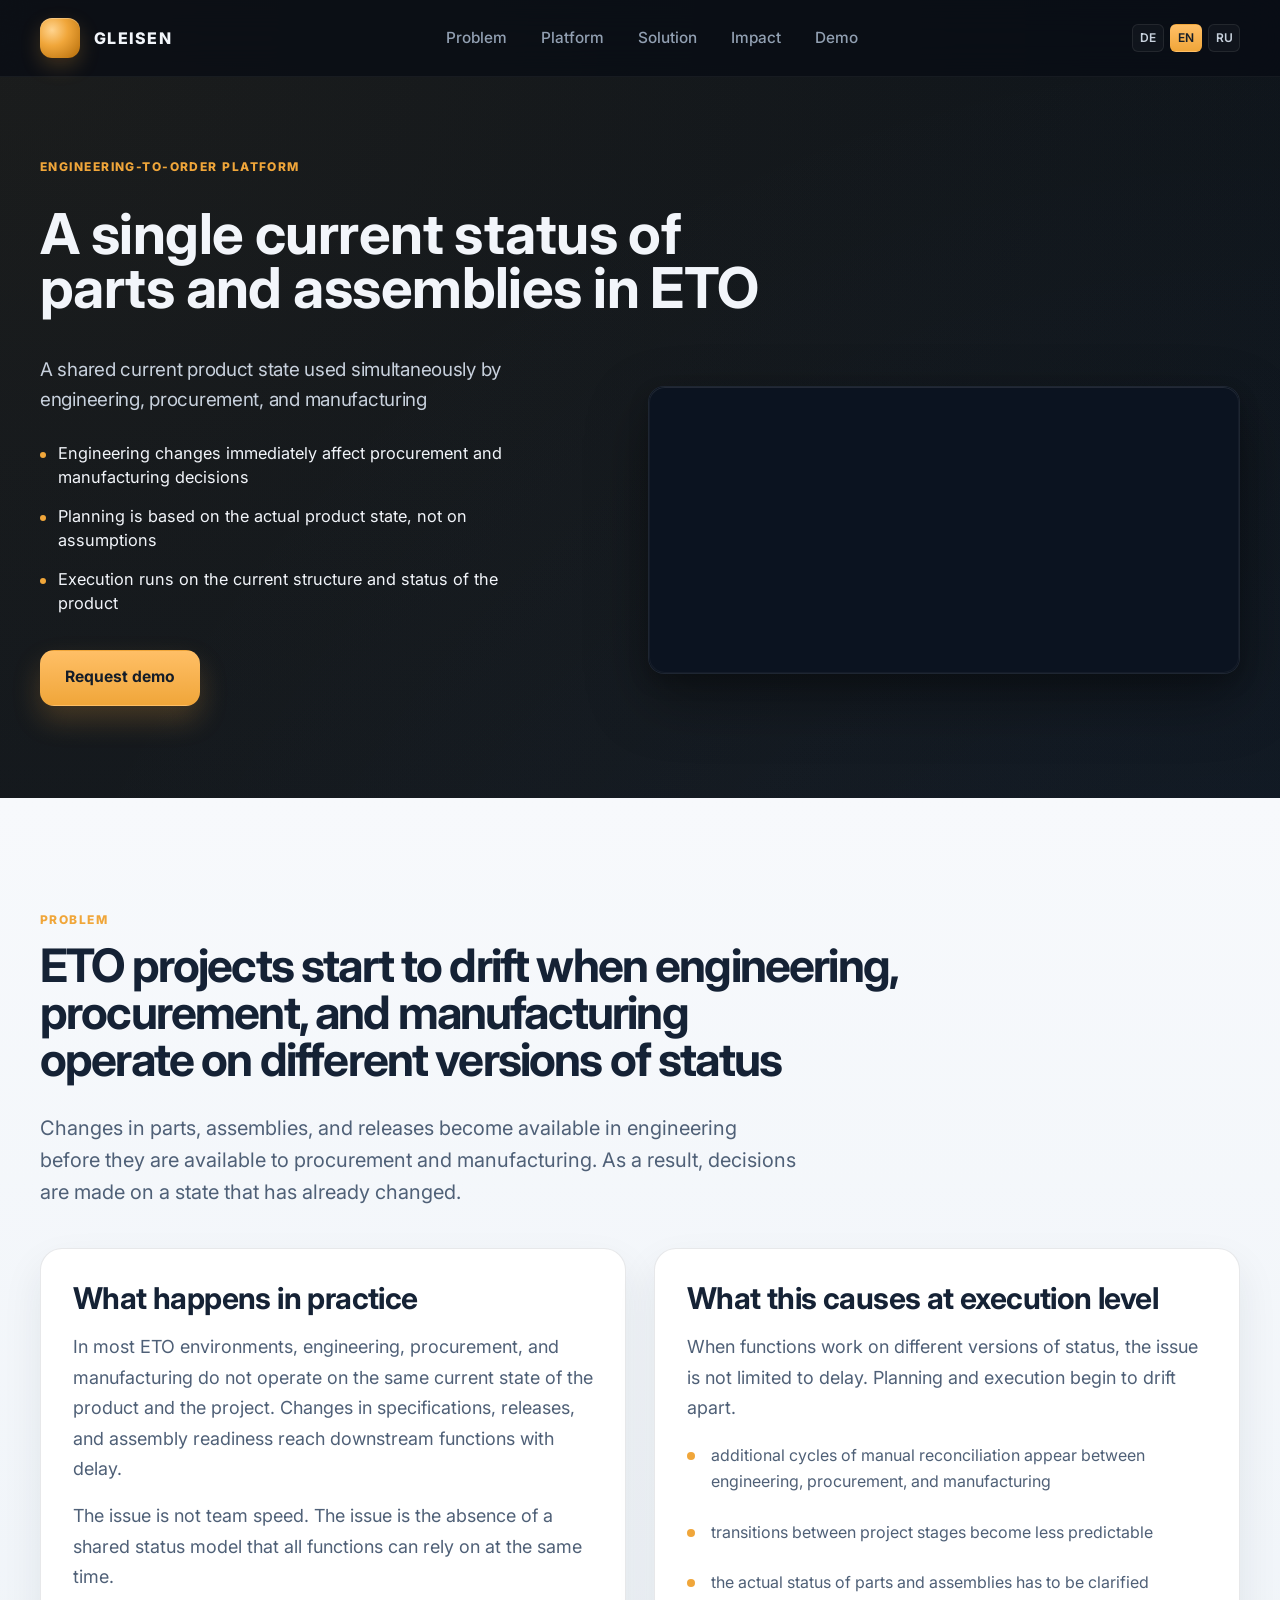
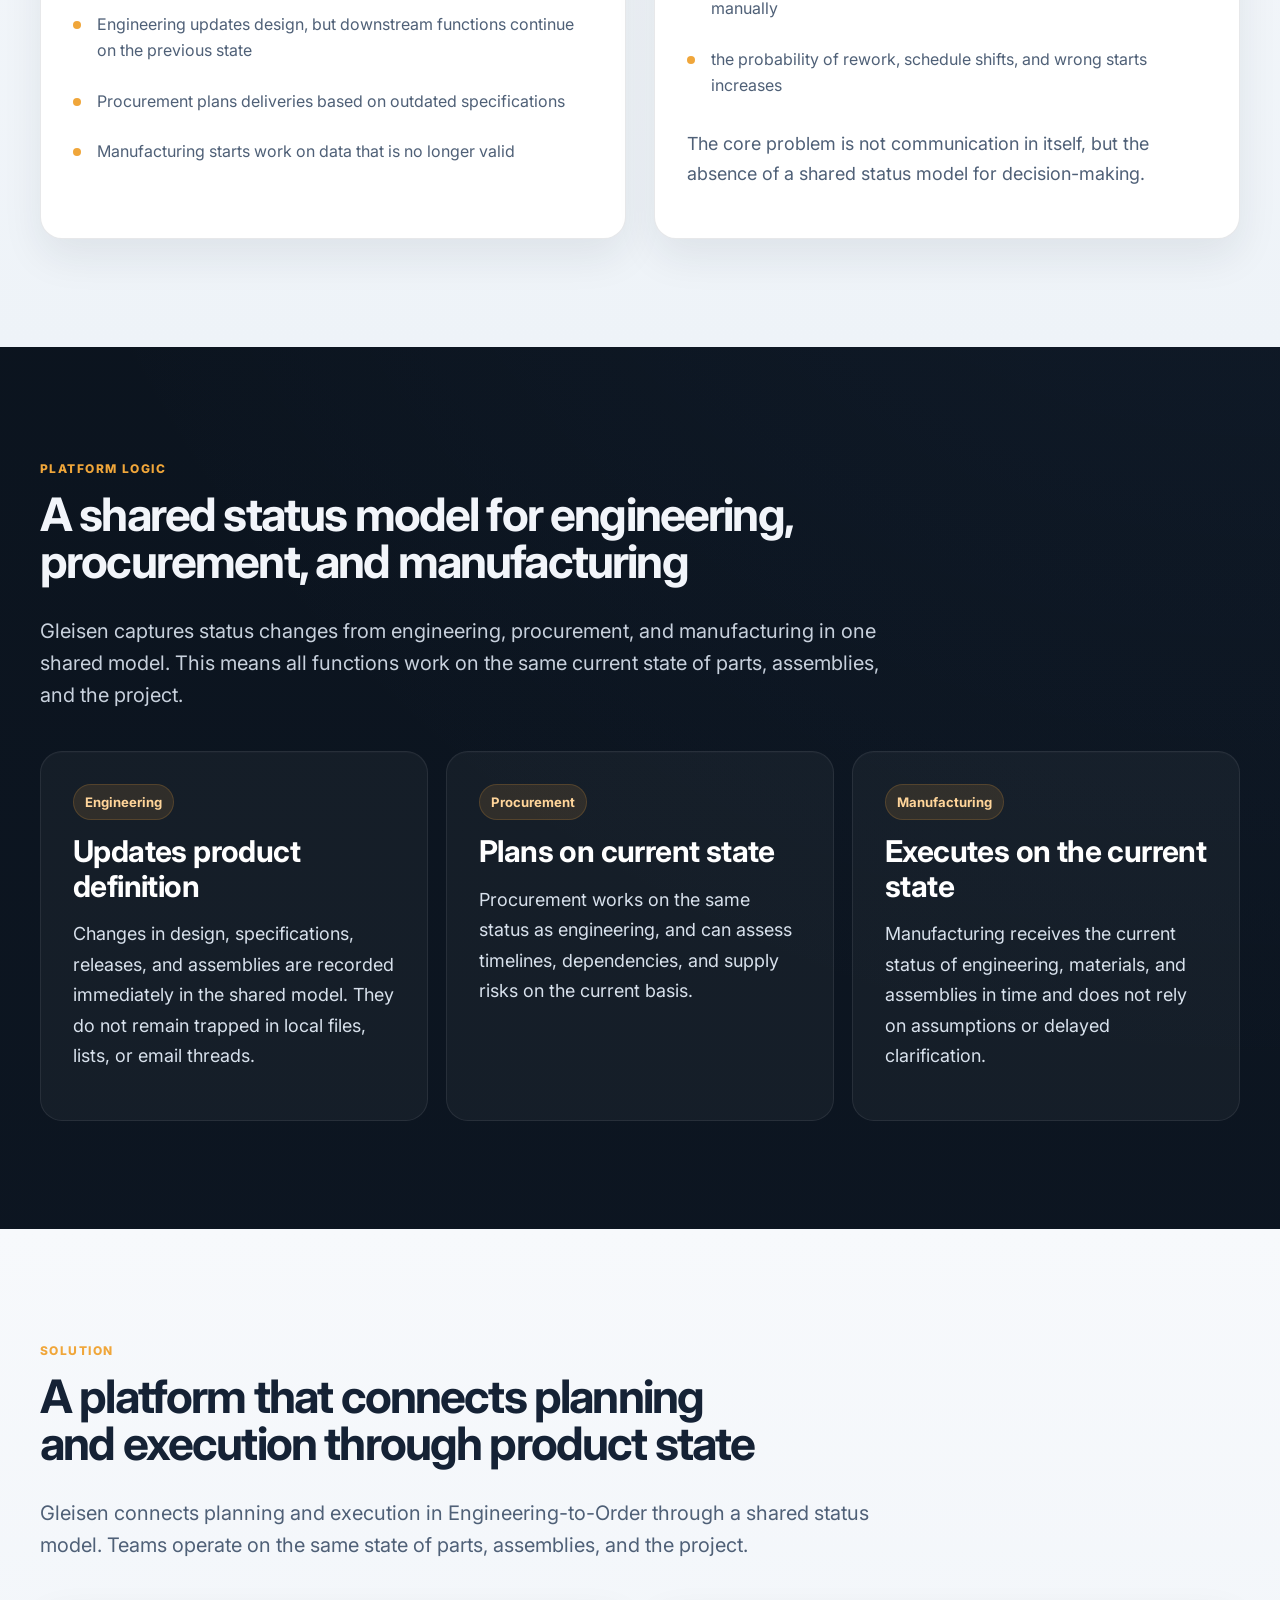
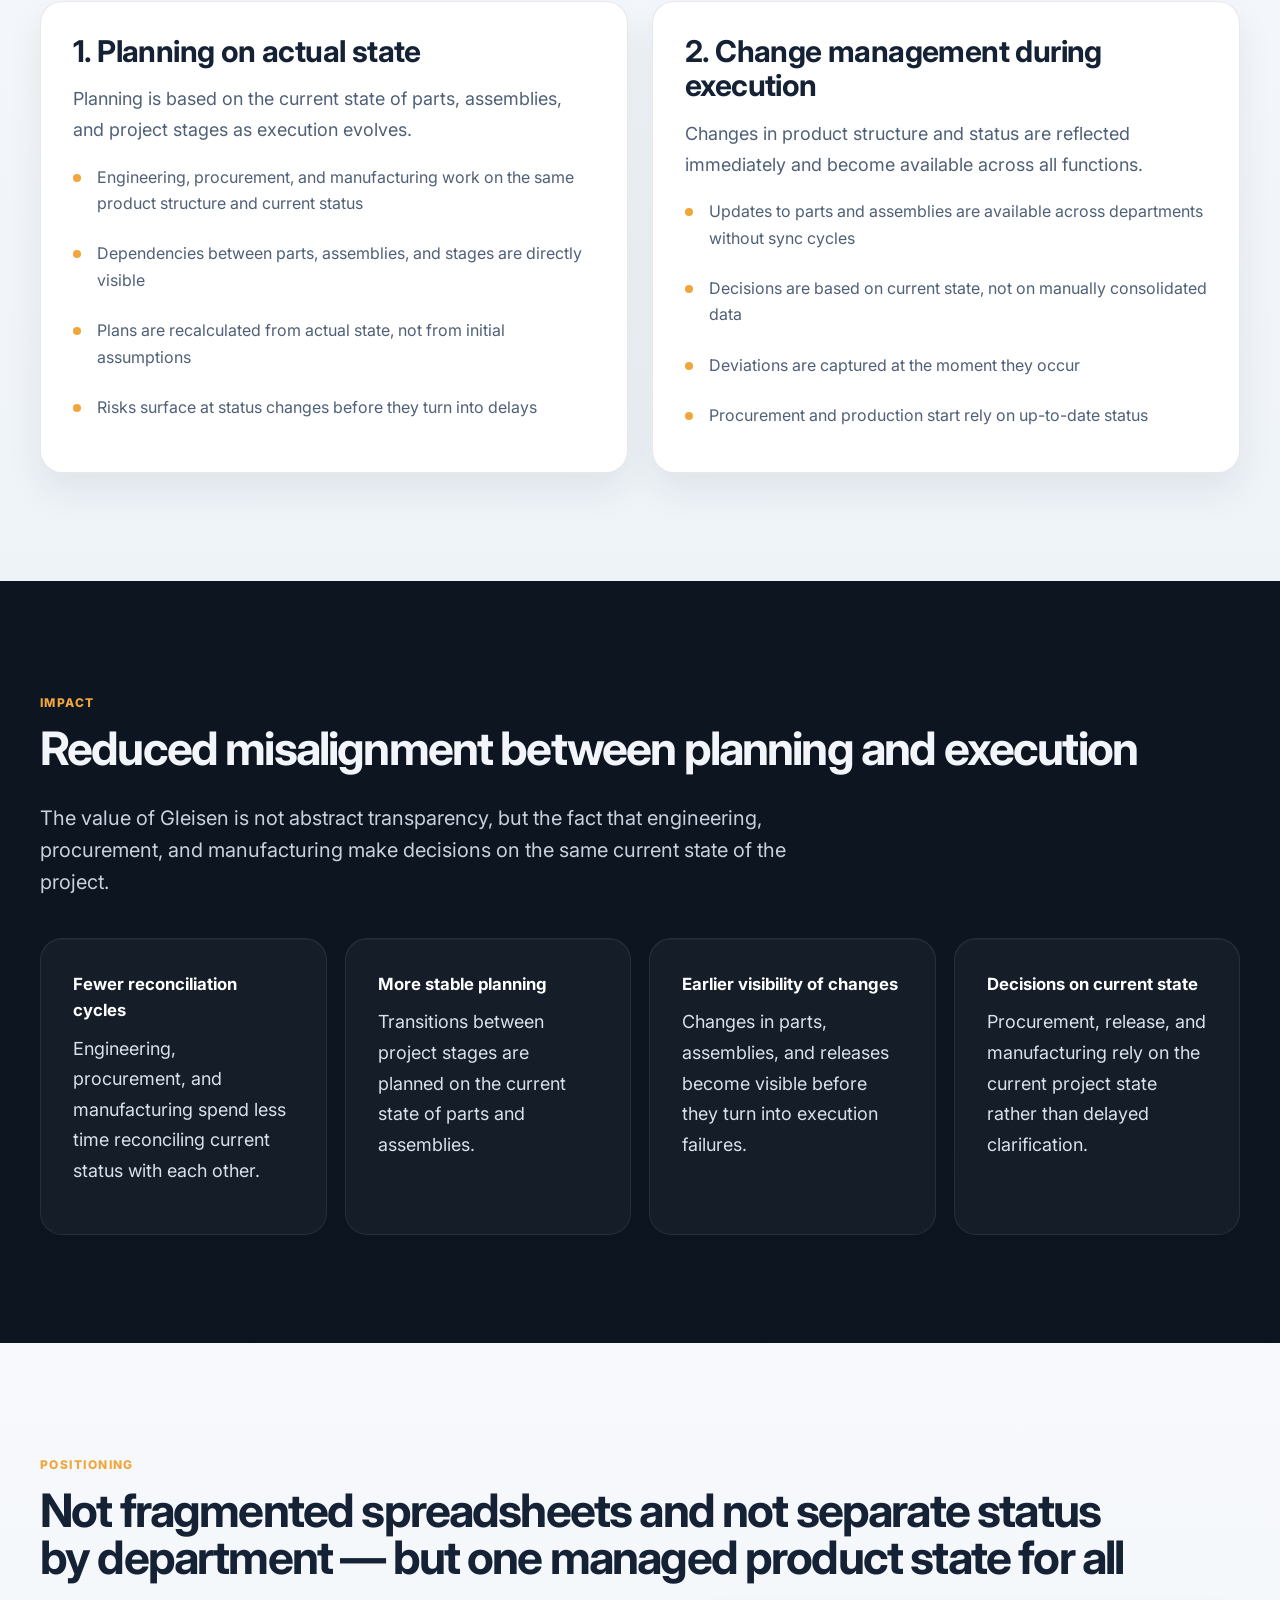
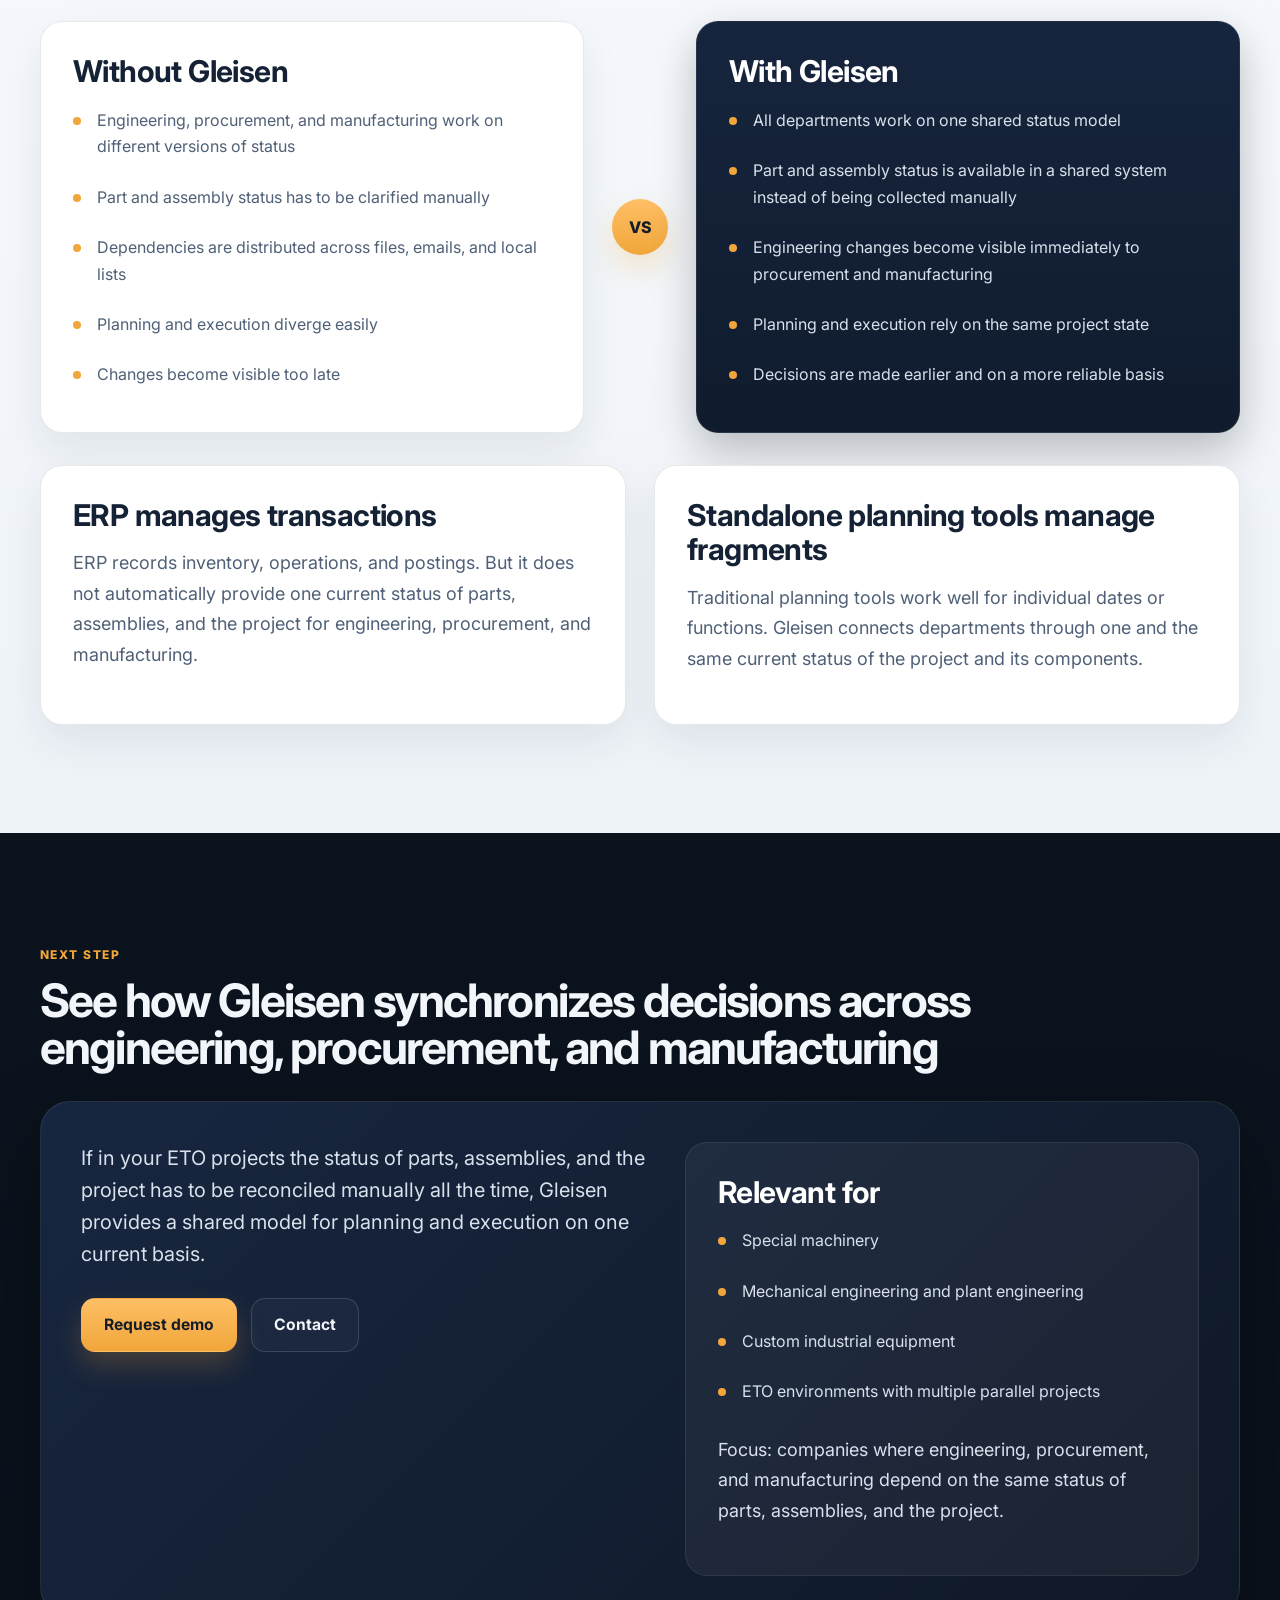
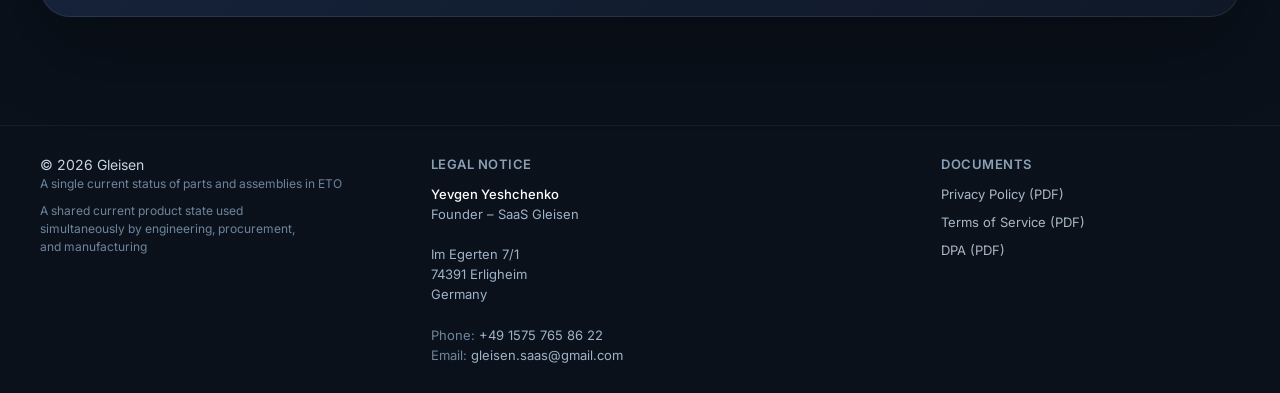
==== commit 00f1d169: "update" ====
--- a/en.html
+++ b/en.html
@@ -5,9 +5,9 @@
   <meta charset="UTF-8" />
   <meta name="viewport" content="width=device-width, initial-scale=1.0" />
 
-  <title>Gleisen — platform for managing part and assembly status in ETO</title>
+  <title>Gleisen — decision synchronization in Engineering-to-Order</title>
   <meta name="description"
-    content="Gleisen is a platform for Engineering-to-Order that synchronizes engineering, procurement, and manufacturing around one current status of parts, assemblies, and the project." />
+    content="Gleisen synchronizes decisions across engineering, procurement, and manufacturing through a shared status model of parts, assemblies, and the project." />
   <meta name="keywords"
     content="Engineering-to-Order software, ETO platform, ETO management, mechanical engineering SaaS, part and assembly status, engineering procurement manufacturing, industrial SaaS" />
   <meta name="robots" content="index,follow,max-image-preview:large,max-snippet:-1,max-video-preview:-1" />
@@ -20,17 +20,17 @@
   <link rel="alternate" hreflang="x-default" href="https://www.gleisen.com/" />
 
   <meta property="og:type" content="website" />
-  <meta property="og:title" content="Gleisen — platform for managing part and assembly status in ETO" />
+  <meta property="og:title" content="Gleisen — decision synchronization in Engineering-to-Order" />
   <meta property="og:description"
-    content="One platform for engineering, procurement, and manufacturing with one current status of parts, assemblies, and the project." />
+    content="A shared status model for engineering, procurement, and manufacturing to make decisions on the same current state of parts, assemblies, and the project." />
   <meta property="og:url" content="https://www.gleisen.com/en.html" />
   <meta property="og:site_name" content="Gleisen" />
   <meta property="og:locale" content="en_US" />
 
   <meta name="twitter:card" content="summary_large_image" />
-  <meta name="twitter:title" content="Gleisen — platform for managing part and assembly status in ETO" />
+  <meta name="twitter:title" content="Gleisen — decision synchronization in Engineering-to-Order" />
   <meta name="twitter:description"
-    content="Gleisen synchronizes engineering, procurement, and manufacturing around one current status of parts, assemblies, and the project." />
+    content="Gleisen synchronizes decisions across engineering, procurement, and manufacturing through a shared status model of parts, assemblies, and the project." />
 
   <link rel="preconnect" href="https://fonts.googleapis.com">
   <link rel="preconnect" href="https://fonts.gstatic.com" crossorigin>
@@ -44,7 +44,7 @@
     "name": "Gleisen",
     "applicationCategory": "BusinessApplication",
     "operatingSystem": "Web",
-    "description": "Platform for Engineering-to-Order that brings engineering, procurement, and manufacturing together around one current status of parts, assemblies, and the project.",
+    "description": "Platform for Engineering-to-Order that synchronizes decisions across engineering, procurement, and manufacturing through a shared status model of parts, assemblies, and the project.",
     "inLanguage": "en",
     "offers": {
       "@type": "Offer",
@@ -87,8 +87,8 @@
     <section class="hero">
       <div class="container">
         <div class="hero-top">
-          <span class="eyebrow">ENGINEERING-TO-ORDER MANAGEMENT PLATFORM</span>
-          <h1>SaaS for mechanical engineering</h1>
+          <span class="eyebrow">ENGINEERING-TO-ORDER PLATFORM</span>
+          <h1>A single current status of parts and assemblies in ETO</h1>
         </div>
 
         <div class="hero-grid">
@@ -97,14 +97,13 @@
 
             <div class="hero-text">
               <p class="hero-subline">
-                One current status of parts, assemblies, and the project for engineering, procurement, and
-                manufacturing.
+                A shared current product state used simultaneously by engineering, procurement, and manufacturing
               </p>
 
               <div class="hero-points">
-                <div class="item">Changes are visible to everyone immediately</div>
-                <div class="item">Planning is visible to all departments immediately</div>
-                <div class="item">Execution across departments runs on one shared data base</div>
+                <div class="item">Engineering changes immediately affect procurement and manufacturing decisions</div>
+                <div class="item">Planning is based on the actual product state, not on assumptions</div>
+                <div class="item">Execution runs on the current structure and status of the product</div>
               </div>
             </div>
 
@@ -135,51 +134,51 @@
       <div class="container">
         <div class="section-header">
           <span class="eyebrow">Problem</span>
-          <h2 class="section-title">ETO projects lose control when engineering, procurement, and manufacturing work on
-            different versions of status</h2>
+          <h2 class="section-title">ETO projects start to drift when engineering, procurement, and manufacturing operate
+            on different versions of status</h2>
         </div>
 
         <p class="section-intro narrow">
-          Changes in parts, assemblies, and releases appear in one part of the project earlier than they become visible
-          to the rest.
-          As a result, decisions are made on incomplete or outdated information.
+          Changes in parts, assemblies, and releases become available in engineering before they are available to
+          procurement and manufacturing.
+          As a result, decisions are made on a state that has already changed.
         </p>
 
         <div class="cards-grid">
           <div class="card">
-            <h3>What happens in most ETO environments</h3>
-            <p>
-              Engineering, procurement, and manufacturing often do not work on the same status of parts, assemblies, and
-              the project.
-              Changes in specifications, releases, and assembly readiness do not propagate immediately.
-            </p>
-            <p>
-              The issue is not team speed. The issue is the absence of one current project state that all functions can
-              rely on at the same time.
-            </p>
-            <ul class="list">
-              <li>Engineering changes parts, assemblies, or releases, but downstream teams see it too late</li>
-              <li>Procurement plans deliveries on a different status base than engineering</li>
-              <li>Manufacturing continues to work on data that has already changed</li>
+            <h3>What happens in practice</h3>
+            <p>
+              In most ETO environments, engineering, procurement, and manufacturing do not operate on the same current
+              state of the product and the project.
+              Changes in specifications, releases, and assembly readiness reach downstream functions with delay.
+            </p>
+            <p>
+              The issue is not team speed. The issue is the absence of a shared status model that all functions can rely
+              on at the same time.
+            </p>
+            <ul class="list">
+              <li>Engineering updates design, but downstream functions continue on the previous state</li>
+              <li>Procurement plans deliveries based on outdated specifications</li>
+              <li>Manufacturing starts work on data that is no longer valid</li>
             </ul>
           </div>
 
           <div class="card">
             <h3>What this causes at execution level</h3>
             <p>
-              When departments work on different versions of status, the issue is not limited to delay.
-              A structural gap appears between planning and execution.
+              When functions work on different versions of status, the issue is not limited to delay.
+              Planning and execution begin to drift apart.
             </p>
             <ul class="list">
               <li>additional cycles of manual reconciliation appear between engineering, procurement, and manufacturing
               </li>
               <li>transitions between project stages become less predictable</li>
-              <li>the real status of parts and assemblies has to be clarified manually</li>
-              <li>the probability of rework, schedule shifts, and work starting on the wrong basis increases</li>
+              <li>the actual status of parts and assemblies has to be clarified manually</li>
+              <li>the probability of rework, schedule shifts, and wrong starts increases</li>
             </ul>
             <p style="margin-top:18px;">
-              The core problem is not communication in itself, but the absence of one current status of parts,
-              assemblies, and the project.
+              The core problem is not communication in itself, but the absence of a shared status model for
+              decision-making.
             </p>
           </div>
         </div>
@@ -190,37 +189,36 @@
       <div class="container">
         <div class="section-header">
           <span class="eyebrow">Platform logic</span>
-          <h2 class="section-title">One current status of parts and assemblies for engineering, procurement, and
-            manufacturing</h2>
+          <h2 class="section-title">A shared status model for engineering, procurement, and manufacturing</h2>
         </div>
 
         <p class="section-intro">
-          Gleisen consolidates status information from engineering, procurement, and manufacturing in one workspace.
+          Gleisen captures status changes from engineering, procurement, and manufacturing in one shared model.
           This means all functions work on the same current state of parts, assemblies, and the project.
         </p>
 
         <div class="flow-line">
           <div class="flow-card">
             <div class="label">Engineering</div>
-            <h3>Updates technical status</h3>
-            <p>
-              Changes in design, specifications, releases, and assemblies are recorded immediately in the shared system.
+            <h3>Updates product definition</h3>
+            <p>
+              Changes in design, specifications, releases, and assemblies are recorded immediately in the shared model.
               They do not remain trapped in local files, lists, or email threads.
             </p>
           </div>
 
           <div class="flow-card">
             <div class="label">Procurement</div>
-            <h3>Plans on current status</h3>
-            <p>
-              Procurement sees the same changes in parts and assemblies as engineering,
-              and can assess timelines, dependencies, and supply risks on a current basis.
+            <h3>Plans on current state</h3>
+            <p>
+              Procurement works on the same status as engineering,
+              and can assess timelines, dependencies, and supply risks on the current basis.
             </p>
           </div>
 
           <div class="flow-card">
             <div class="label">Manufacturing</div>
-            <h3>Executes on the current project state</h3>
+            <h3>Executes on the current state</h3>
             <p>
               Manufacturing receives the current status of engineering, materials, and assemblies in time
               and does not rely on assumptions or delayed clarification.
@@ -235,40 +233,40 @@
         <div class="section-header">
           <span class="eyebrow">Solution</span>
           <h2 class="section-title">
-            A platform that connects planning and execution through a shared project status
+            A platform that connects planning and execution through product state
           </h2>
         </div>
 
         <p class="section-intro">
-          Gleisen connects planning and execution in Engineering-to-Order through a single status base.
-          Teams operate on the same state of parts, assemblies and the project.
+          Gleisen connects planning and execution in Engineering-to-Order through a shared status model.
+          Teams operate on the same state of parts, assemblies, and the project.
         </p>
 
         <div class="split">
           <div class="feature-panel light panel-left">
-            <h3>1. Planning on a unified status</h3>
-            <p>
-              Planning is based on a single state of parts, assemblies and stages that updates continuously during
-              execution.
-            </p>
-            <ul class="list">
-              <li>Engineering, procurement and production work on the same product structure and current status</li>
-              <li>Dependencies between parts, assemblies and stages are directly visible</li>
-              <li>Plans are recalculated based on actual state, not assumptions</li>
-              <li>Risks surface at status changes before turning into delays</li>
+            <h3>1. Planning on actual state</h3>
+            <p>
+              Planning is based on the current state of parts, assemblies, and project stages as execution evolves.
+            </p>
+            <ul class="list">
+              <li>Engineering, procurement, and manufacturing work on the same product structure and current status</li>
+              <li>Dependencies between parts, assemblies, and stages are directly visible</li>
+              <li>Plans are recalculated from actual state, not from initial assumptions</li>
+              <li>Risks surface at status changes before they turn into delays</li>
             </ul>
           </div>
 
           <div class="feature-panel light panel-right">
             <h3>2. Change management during execution</h3>
             <p>
-              Changes in product structure and status are reflected immediately and available to all involved teams.
-            </p>
-            <ul class="list">
-              <li>Updates to parts and assemblies are visible across departments without sync cycles</li>
-              <li>Decisions are based on current state, not manually consolidated data</li>
-              <li>Deviations are detected at the moment they occur</li>
-              <li>Procurement and production start rely on up-to-date statuses</li>
+              Changes in product structure and status are reflected immediately and become available across all
+              functions.
+            </p>
+            <ul class="list">
+              <li>Updates to parts and assemblies are available across departments without sync cycles</li>
+              <li>Decisions are based on current state, not on manually consolidated data</li>
+              <li>Deviations are captured at the moment they occur</li>
+              <li>Procurement and production start rely on up-to-date status</li>
             </ul>
           </div>
         </div>
@@ -278,31 +276,31 @@
     <section id="impact" class="section">
       <div class="container">
         <div class="section-header">
-          <span class="eyebrow">Management impact</span>
-          <h2 class="section-title">Less manual reconciliation. More control over the real project state.</h2>
+          <span class="eyebrow">Impact</span>
+          <h2 class="section-title">Reduced misalignment between planning and execution</h2>
         </div>
 
         <p class="section-intro narrow">
-          The value of Gleisen is not abstract transparency, but the fact that all departments work
-          on one current status of parts, assemblies, and the project.
+          The value of Gleisen is not abstract transparency, but the fact that engineering, procurement, and
+          manufacturing make decisions on the same current state of the project.
         </p>
 
         <div class="value-grid">
           <div class="value-card">
-            <strong>Less manual alignment</strong>
-            <p>Engineering, procurement, and manufacturing spend less time reconciling the current status with each
-              other.</p>
+            <strong>Fewer reconciliation cycles</strong>
+            <p>Engineering, procurement, and manufacturing spend less time reconciling current status with each other.
+            </p>
           </div>
           <div class="value-card">
             <strong>More stable planning</strong>
-            <p>Transitions between project stages are planned on the current status of parts and assemblies.</p>
+            <p>Transitions between project stages are planned on the current state of parts and assemblies.</p>
           </div>
           <div class="value-card">
-            <strong>Changes become visible earlier</strong>
+            <strong>Earlier visibility of changes</strong>
             <p>Changes in parts, assemblies, and releases become visible before they turn into execution failures.</p>
           </div>
           <div class="value-card">
-            <strong>Fewer decisions on outdated data</strong>
+            <strong>Decisions on current state</strong>
             <p>Procurement, release, and manufacturing rely on the current project state rather than delayed
               clarification.</p>
           </div>
@@ -314,8 +312,8 @@
       <div class="container">
         <div class="section-header">
           <span class="eyebrow">Positioning</span>
-          <h2 class="section-title">Not fragmented spreadsheets and not separate status by department — but one project
-            status for all</h2>
+          <h2 class="section-title">Not fragmented spreadsheets and not separate status by department — but one managed
+            product state for all</h2>
         </div>
 
         <div class="compare compare-top">
@@ -335,8 +333,8 @@
           <div class="compare-card right">
             <h3>With Gleisen</h3>
             <ul class="list">
-              <li>All departments work on one current project status</li>
-              <li>Part and assembly status is visible in a shared system instead of being collected manually</li>
+              <li>All departments work on one shared status model</li>
+              <li>Part and assembly status is available in a shared system instead of being collected manually</li>
               <li>Engineering changes become visible immediately to procurement and manufacturing</li>
               <li>Planning and execution rely on the same project state</li>
               <li>Decisions are made earlier and on a more reliable basis</li>
@@ -368,7 +366,7 @@
       <div class="container">
         <div class="section-header">
           <span class="eyebrow">Next step</span>
-          <h2 class="section-title">See how Gleisen synchronizes part status across engineering, procurement, and
+          <h2 class="section-title">See how Gleisen synchronizes decisions across engineering, procurement, and
             manufacturing</h2>
         </div>
 
@@ -377,7 +375,7 @@
             <p class="section-intro narrow" style="margin-bottom: 28px;">
               If in your ETO projects the status of parts, assemblies, and the project has to be reconciled manually all
               the time,
-              Gleisen provides a shared system for planning and execution on one current basis.
+              Gleisen provides a shared model for planning and execution on one current basis.
             </p>
             <div class="btn-row">
               <a href="mailto:demo@gleisen.com" class="btn btn-primary">Request demo</a>
@@ -404,11 +402,60 @@
   </main>
 
   <footer class="footer">
-    <div class="container footer-row">
-      <div>© 2025 Gleisen</div>
-      <div class="muted-small">Engineering-to-Order Management Platform</div>
+    <div class="container footer-grid">
+
+      <!-- Бренд -->
+
+      <div class="footer-brand-block">
+        <div class="footer-brand-line">© 2026 Gleisen</div>
+
+        <div class="muted-small">
+          A single current status of parts and assemblies in ETO
+        </div>
+
+        <div class="footer-description">
+          A shared current product state used simultaneously by engineering, procurement, and manufacturing
+        </div>
+      </div>
+
+      <!-- Legal Notice -->
+      <div class="footer-legal">
+        <div class="footer-title">Legal Notice</div>
+
+        <div class="footer-text">
+          <strong>Yevgen Yeshchenko</strong><br>
+          Founder – SaaS Gleisen<br><br>
+
+          Im Egerten 7/1<br>
+          74391 Erligheim<br>
+          Germany<br><br>
+
+          <span class="footer-label">Phone:</span> +49 1575 765 86 22<br>
+          <span class="footer-label">Email:</span>
+          <a href="mailto:gleisen.saas@gmail.com">gleisen.saas@gmail.com</a>
+        </div>
+      </div>
+
+      <!-- Documents -->
+      <div class="footer-docs">
+        <div class="footer-title">Documents</div>
+
+        <nav class="footer-links">
+          <a href="#" target="_blank" rel="noopener noreferrer">
+            Privacy Policy (PDF)
+          </a>
+          <a href="#" target="_blank" rel="noopener noreferrer">
+            Terms of Service (PDF)
+          </a>
+          <a href="#" target="_blank" rel="noopener noreferrer">
+            DPA (PDF)
+          </a>
+        </nav>
+      </div>
+
     </div>
   </footer>
+
 </body>
 
 </html>
--- a/styles.css
+++ b/styles.css
@@ -1012,4 +1012,103 @@
     min-height: 52px;
     padding: 0 20px;
   }
-}+}
+
+.footer-grid {
+  display: grid;
+  grid-template-columns: 1.2fr 1.6fr 1fr;
+  gap: 32px;
+  align-items: start; /* ключевое */
+}
+
+.footer-menu {
+  display: flex;
+  flex-wrap: wrap;
+  justify-content: center;
+  gap: 12px 22px;
+}
+
+.footer-lang {
+  display: flex;
+  gap: 12px;
+  justify-content: flex-end;
+}
+
+.footer-lang a.active {
+  font-weight: 700;
+}
+
+.footer-docs .footer-menu {
+  display: flex;
+  flex-direction: column;   /* ВАЖНО: в столбик */
+  gap: 8px;
+  align-items: flex-start;
+}
+
+.footer-title {
+  font-size: 13px;
+  font-weight: 600;
+  letter-spacing: 0.04em;
+  text-transform: uppercase;
+  color: #8aa0b6;
+  margin-bottom: 10px;
+}
+
+.footer-text {
+  font-size: 13px;       /* уменьшили */
+  line-height: 1.55;
+  color: #9fb3c8;
+}
+
+.footer-text strong {
+  color: #ffffff;
+  font-weight: 500;
+}
+
+.footer-description {
+  font-size: 12px;
+  line-height: 1.5;
+  color: #6f859c;
+  margin-top: 8px;
+  max-width: 260px;
+}
+
+.footer-label {
+  color: #6f859c;
+}
+
+.footer-docs a {
+  font-size: 13px;
+  color: #c7d4e2;
+  text-decoration: none;
+  transition: color 0.2s ease;
+  opacity: 0.85;
+}
+
+.footer-links {
+  display: flex;
+  flex-direction: column;
+  gap: 8px;
+}
+
+.footer-docs a:hover {
+  color: #ffffff;
+  pacity: 1;
+}
+
+.footer-brand-line {
+  font-size: 14px;
+  color: #c7d4e2;
+}
+
+.muted-small {
+  font-size: 12px;
+  color: #6f859c;
+}
+
+@media (max-width: 768px) {
+  .footer-grid {
+    grid-template-columns: 1fr;
+    gap: 24px;
+  }
+}
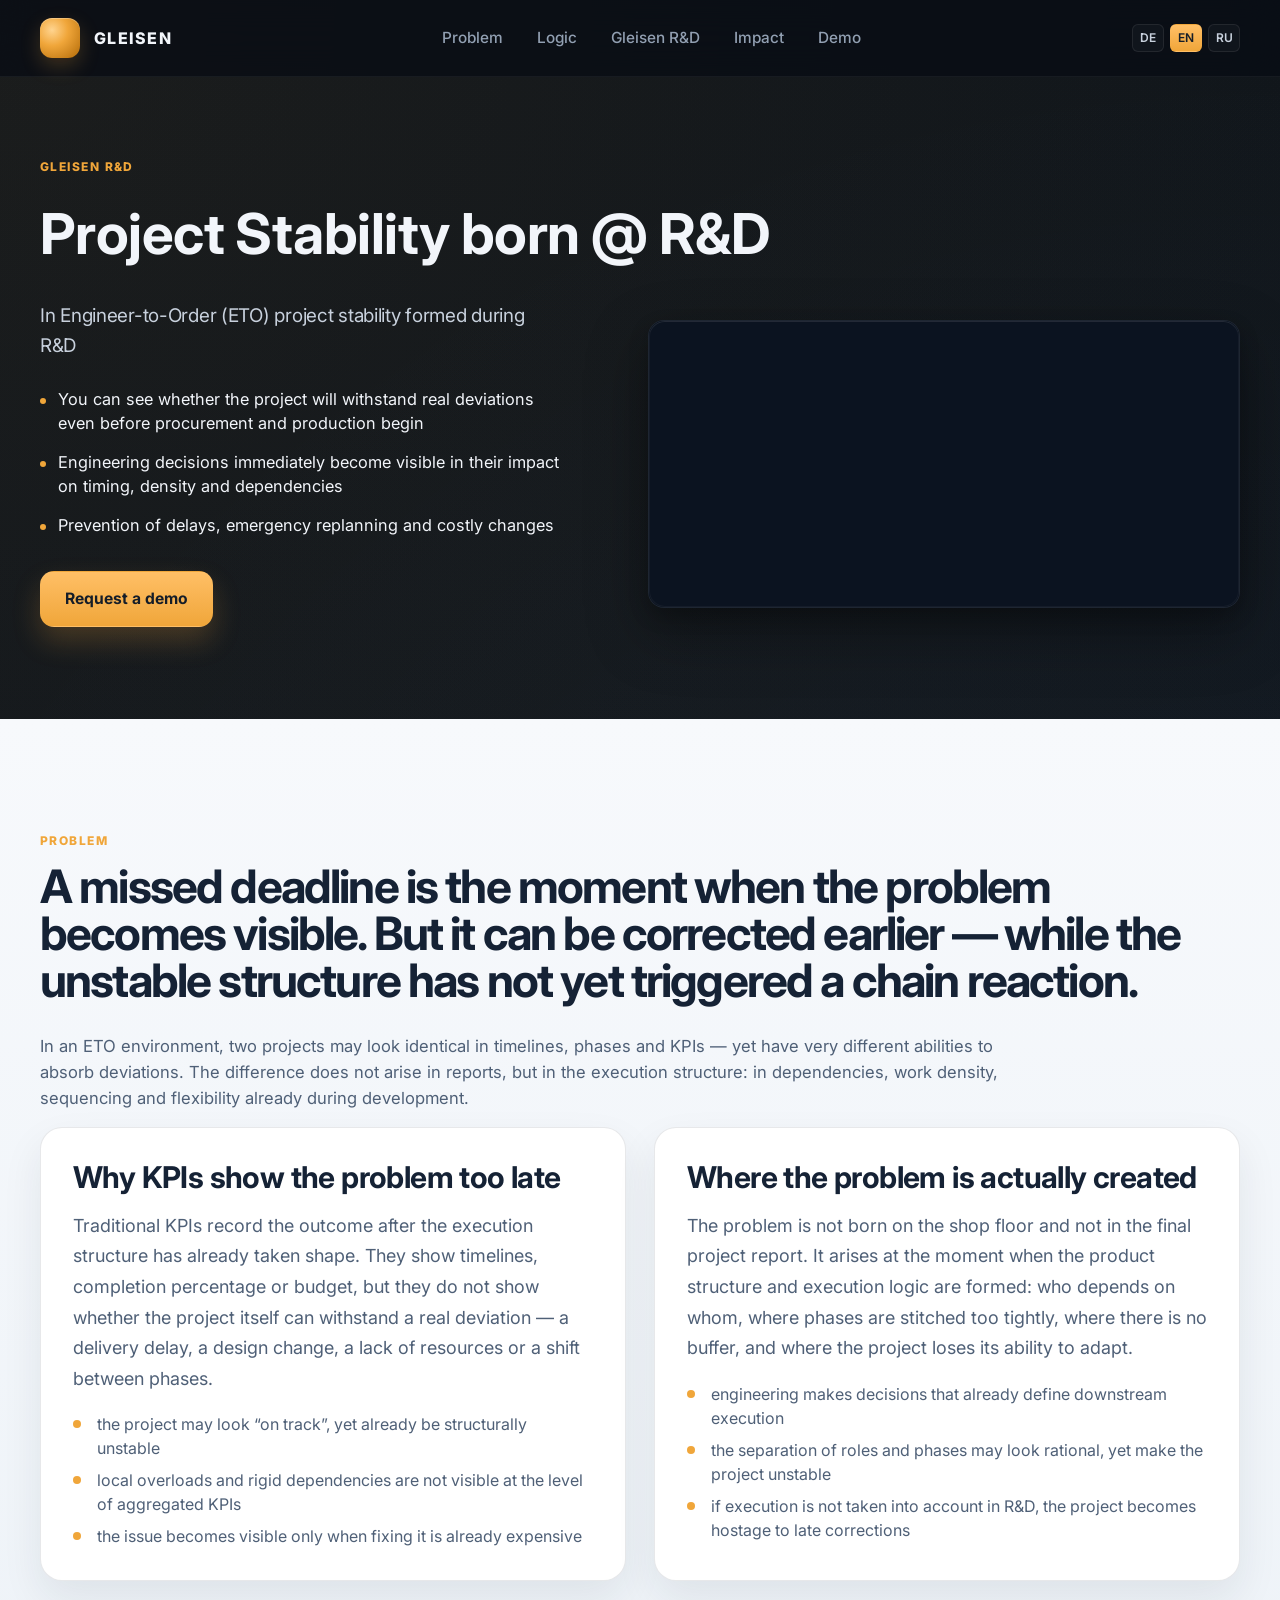
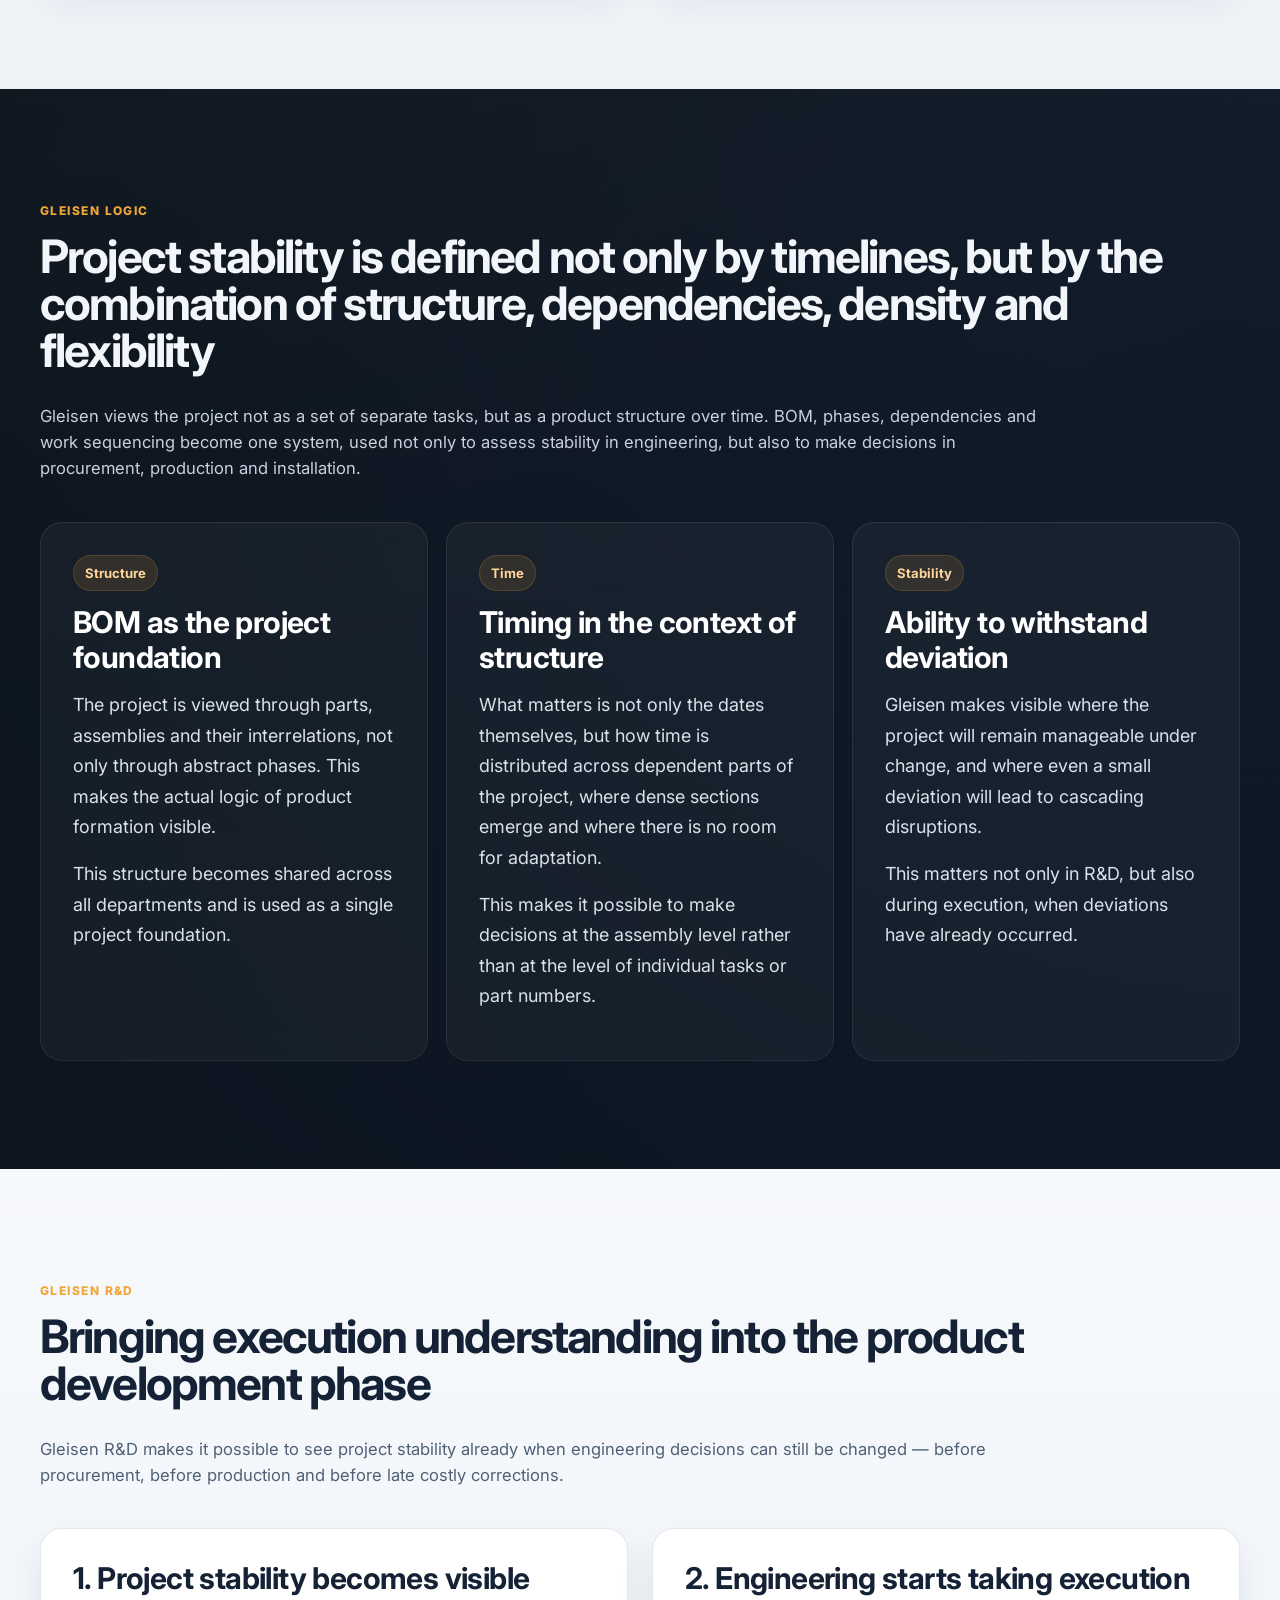
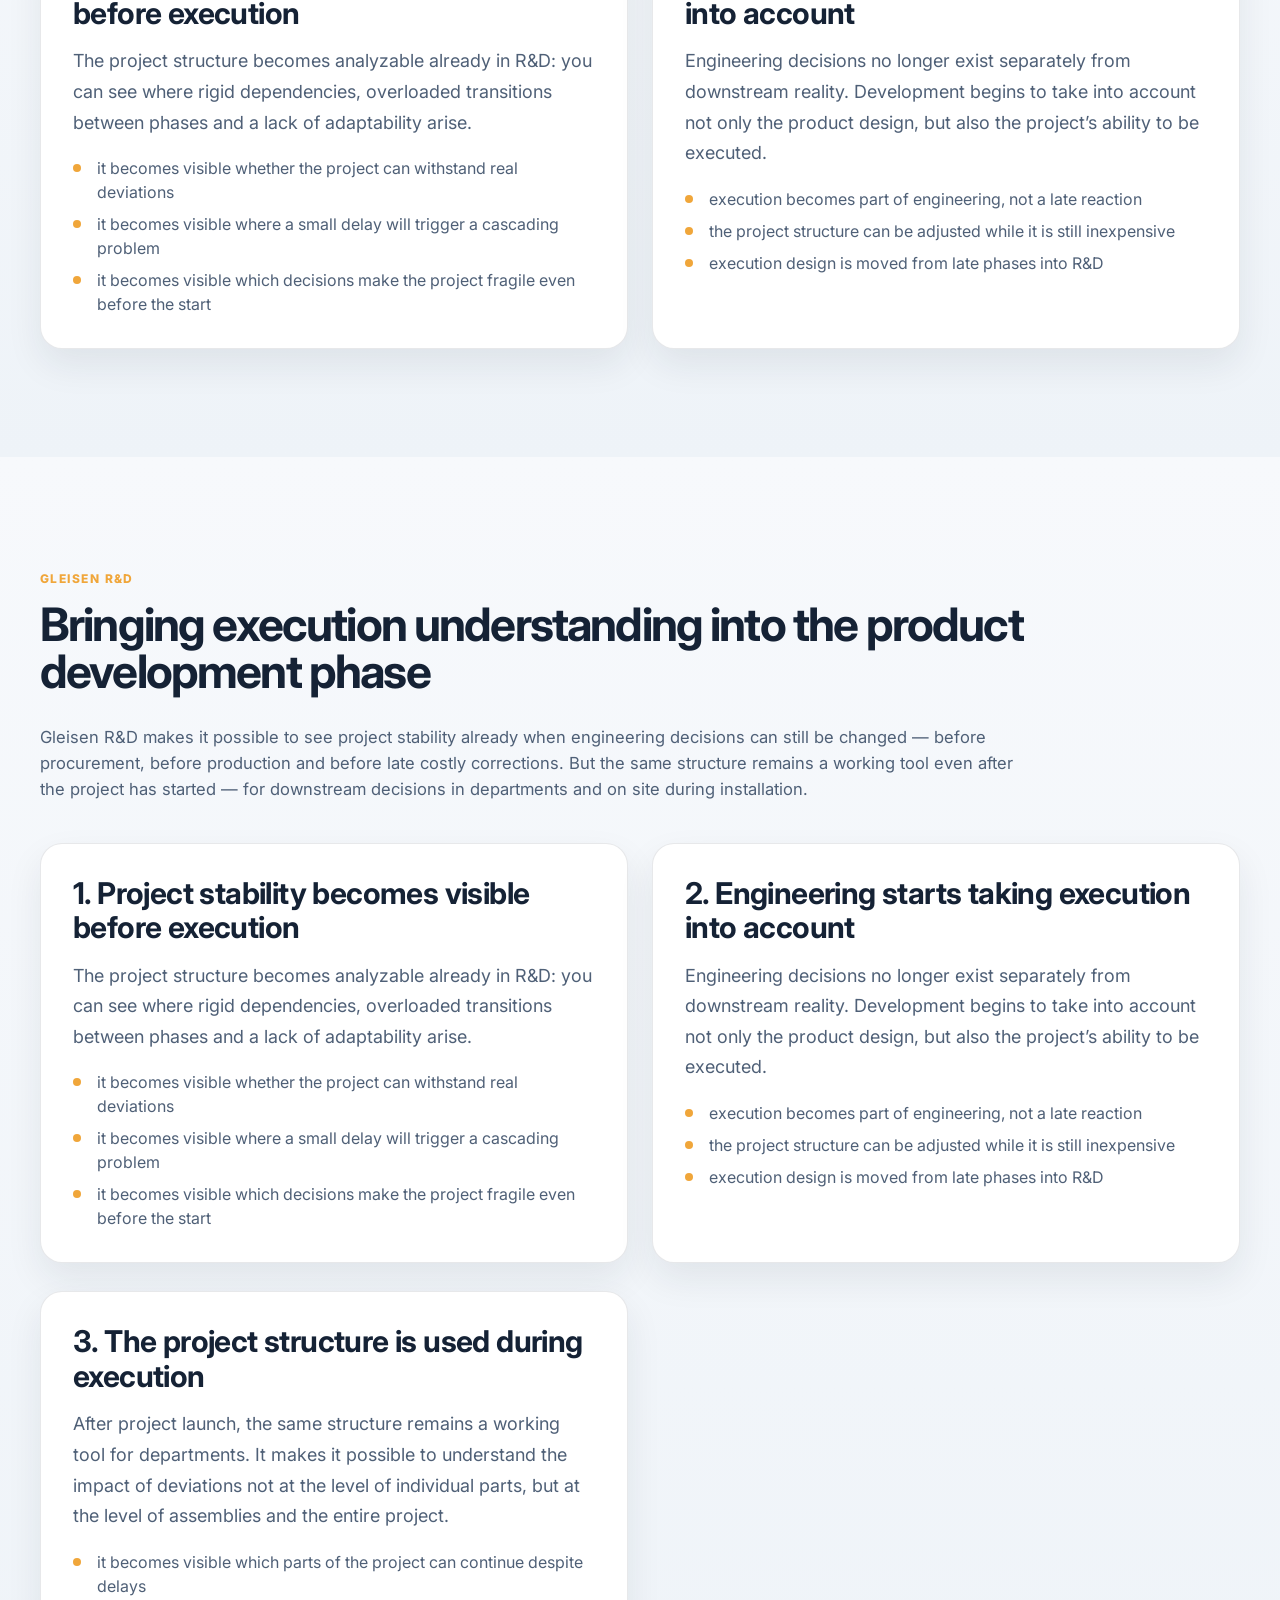
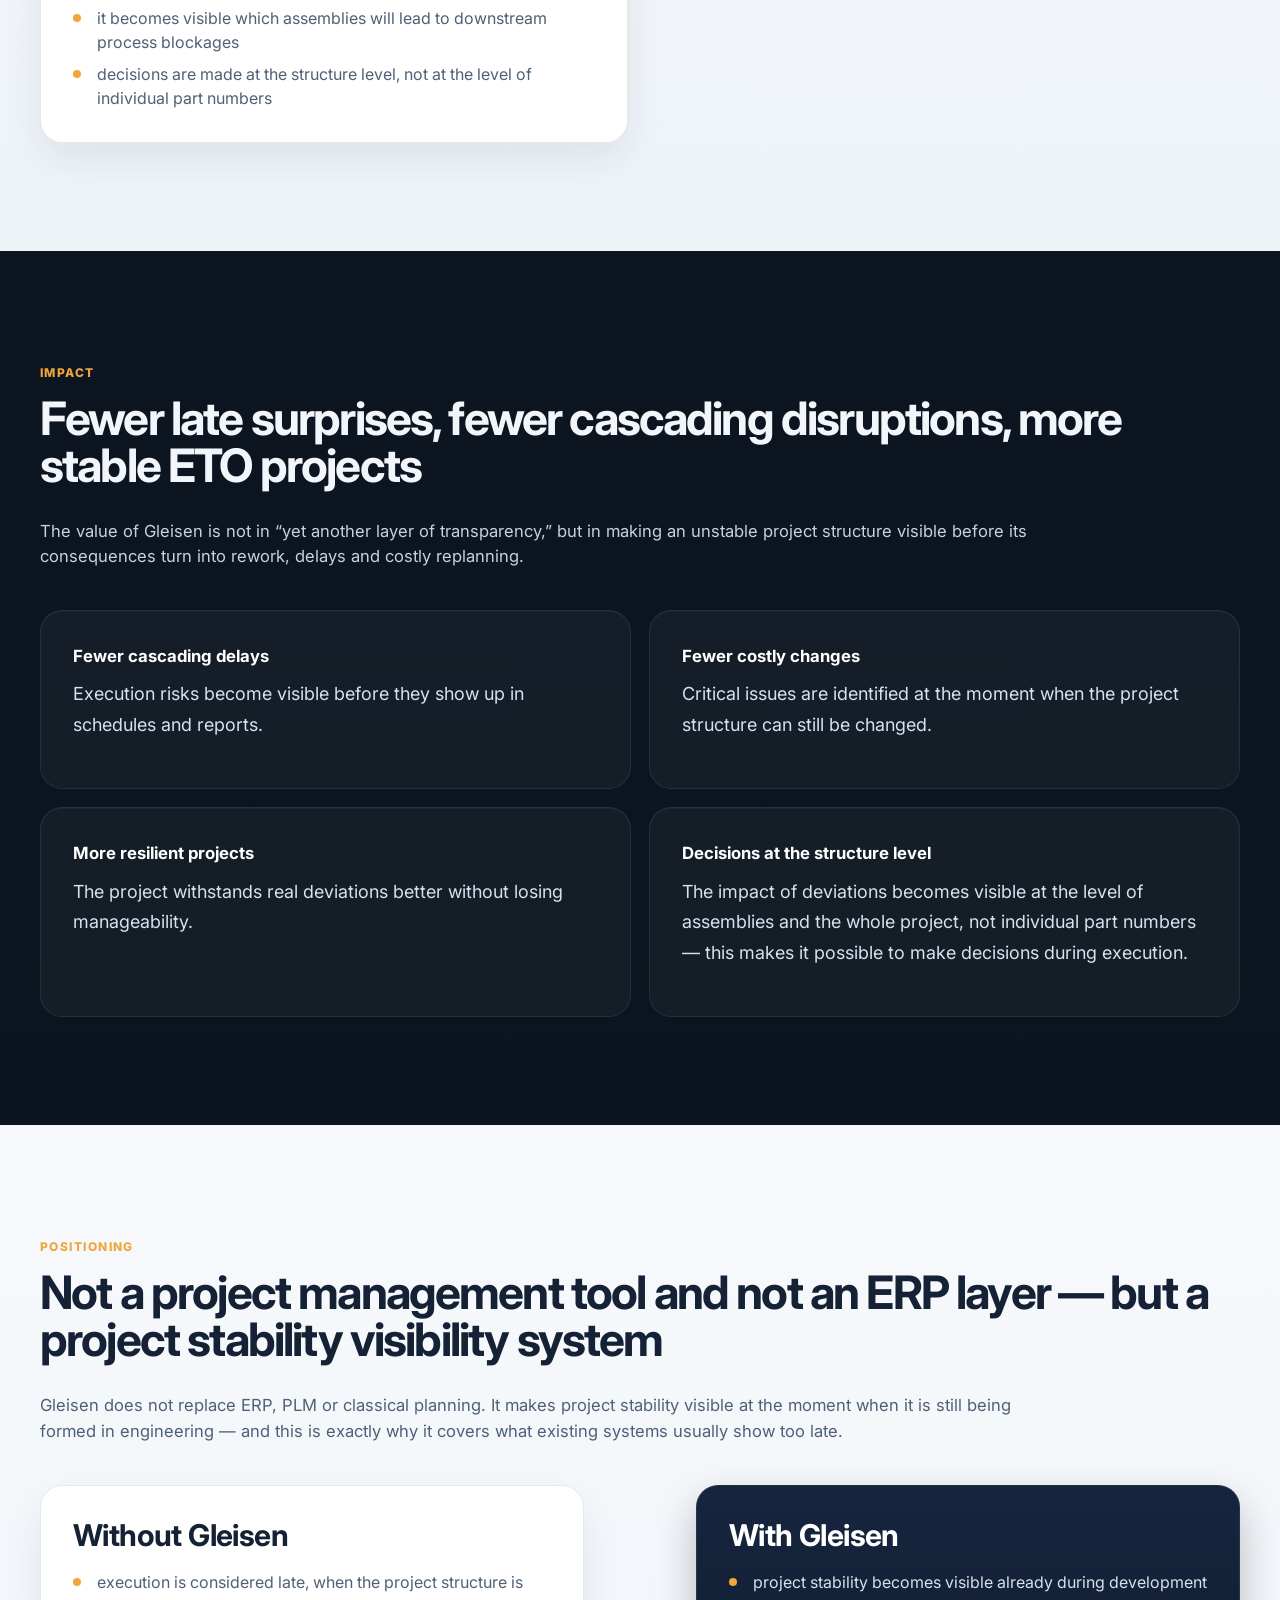
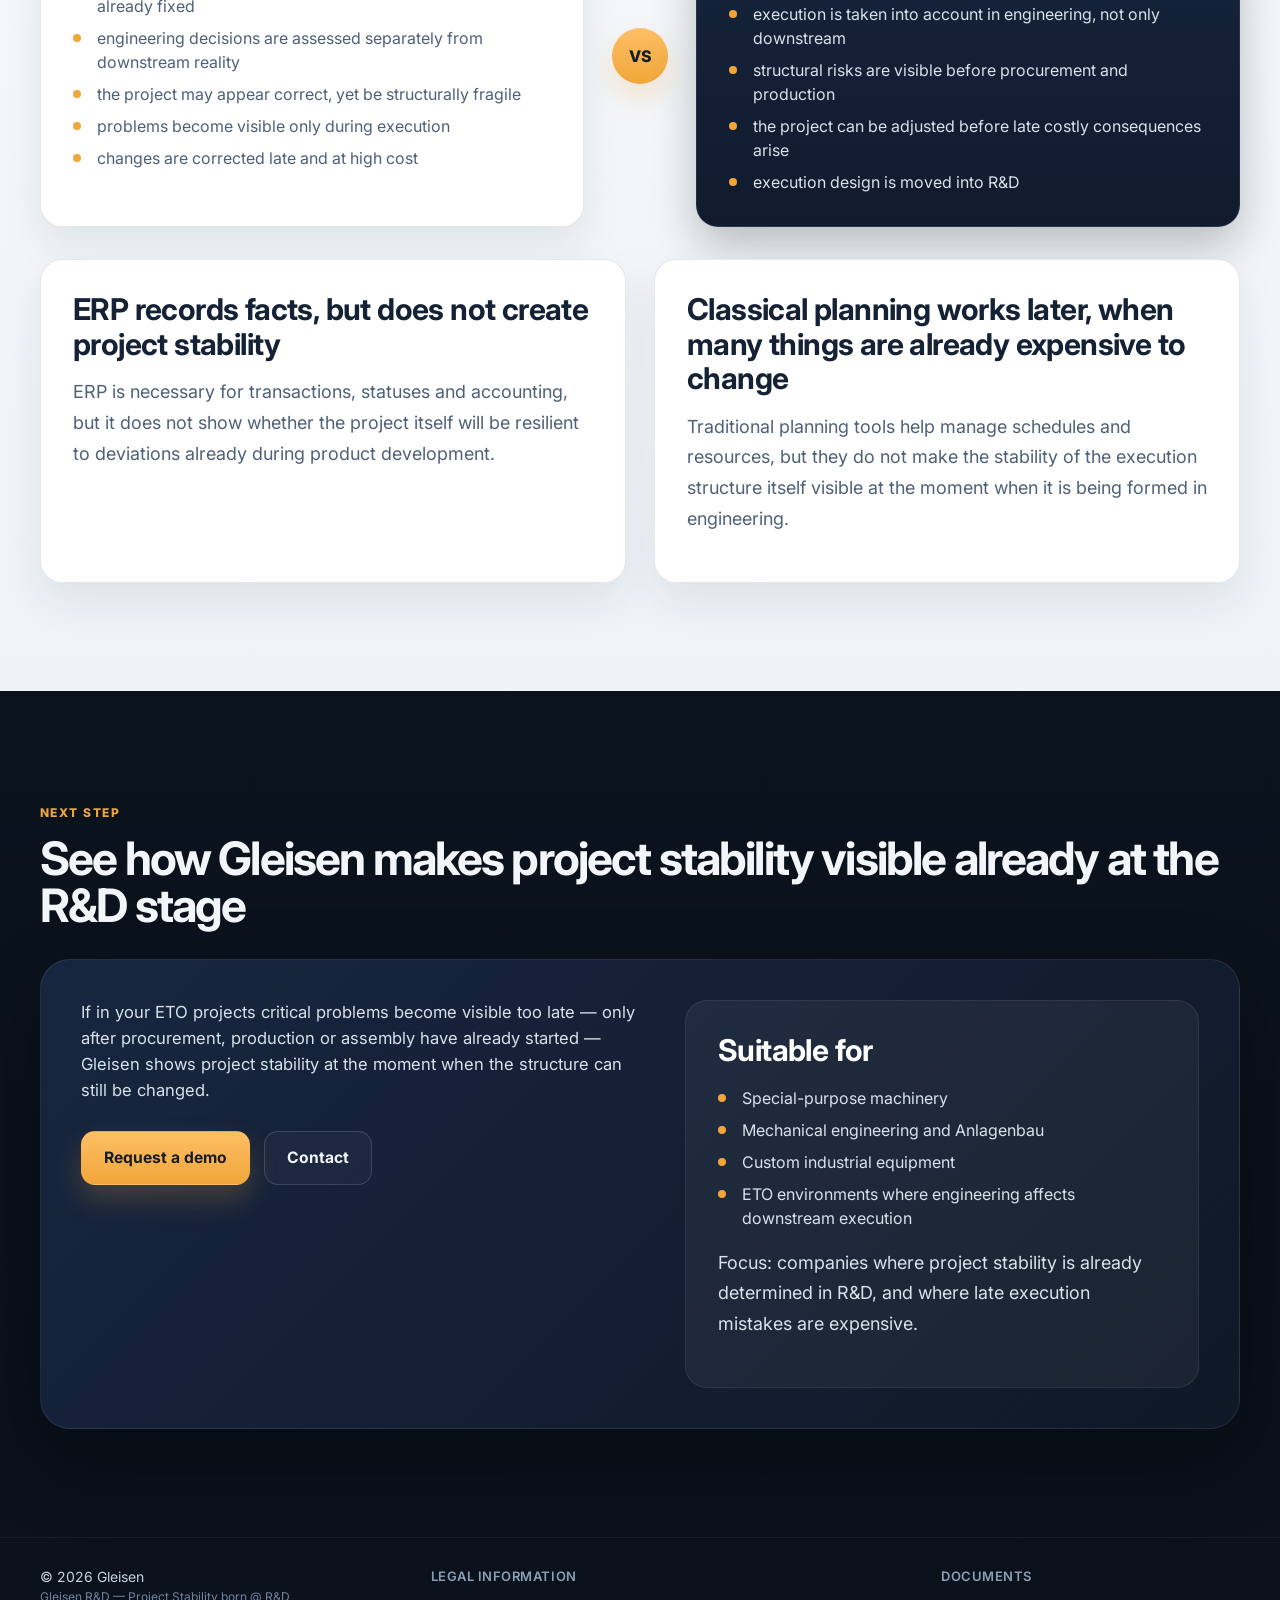
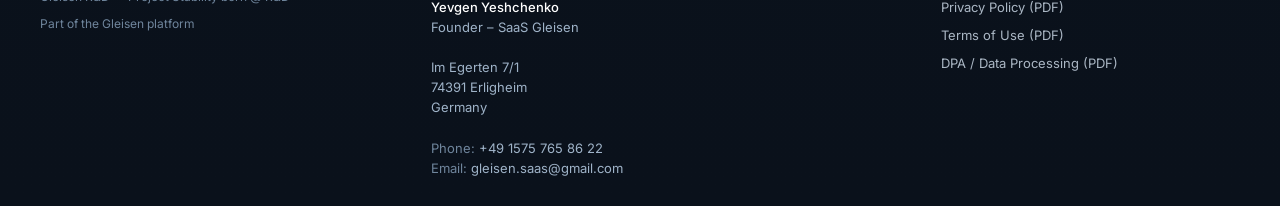
==== commit d1fb81de: "update" ====
--- a/en.html
+++ b/en.html
@@ -5,11 +5,11 @@
   <meta charset="UTF-8" />
   <meta name="viewport" content="width=device-width, initial-scale=1.0" />
 
-  <title>Gleisen — decision synchronization in Engineering-to-Order</title>
+  <title>Gleisen R&D — Project Stability born @ R&D</title>
   <meta name="description"
-    content="Gleisen synchronizes decisions across engineering, procurement, and manufacturing through a shared status model of parts, assemblies, and the project." />
+    content="Gleisen R&D makes project stability visible already during product development. For ETO and industrial projects where execution is still defined in engineering." />
   <meta name="keywords"
-    content="Engineering-to-Order software, ETO platform, ETO management, mechanical engineering SaaS, part and assembly status, engineering procurement manufacturing, industrial SaaS" />
+    content="Engineering-to-Order software, ETO platform, project stability, execution stability, engineering execution system, Gleisen R&D, industrial SaaS, mechanical engineering SaaS, ETO planning, execution in engineering" />
   <meta name="robots" content="index,follow,max-image-preview:large,max-snippet:-1,max-video-preview:-1" />
   <meta name="author" content="Gleisen" />
 
@@ -20,17 +20,17 @@
   <link rel="alternate" hreflang="x-default" href="https://www.gleisen.com/" />
 
   <meta property="og:type" content="website" />
-  <meta property="og:title" content="Gleisen — decision synchronization in Engineering-to-Order" />
+  <meta property="og:title" content="Gleisen R&D — Project Stability born @ R&D" />
   <meta property="og:description"
-    content="A shared status model for engineering, procurement, and manufacturing to make decisions on the same current state of parts, assemblies, and the project." />
+    content="Gleisen makes project stability visible already during development — before procurement, production and late costly changes." />
   <meta property="og:url" content="https://www.gleisen.com/en.html" />
   <meta property="og:site_name" content="Gleisen" />
   <meta property="og:locale" content="en_US" />
 
   <meta name="twitter:card" content="summary_large_image" />
-  <meta name="twitter:title" content="Gleisen — decision synchronization in Engineering-to-Order" />
+  <meta name="twitter:title" content="Gleisen R&D — Project Stability born @ R&D" />
   <meta name="twitter:description"
-    content="Gleisen synchronizes decisions across engineering, procurement, and manufacturing through a shared status model of parts, assemblies, and the project." />
+    content="Project stability becomes visible already at the R&D stage — before execution mistakes become expensive." />
 
   <link rel="preconnect" href="https://fonts.googleapis.com">
   <link rel="preconnect" href="https://fonts.gstatic.com" crossorigin>
@@ -44,7 +44,7 @@
     "name": "Gleisen",
     "applicationCategory": "BusinessApplication",
     "operatingSystem": "Web",
-    "description": "Platform for Engineering-to-Order that synchronizes decisions across engineering, procurement, and manufacturing through a shared status model of parts, assemblies, and the project.",
+    "description": "Gleisen R&D makes project stability visible during product development by connecting product structure, dependencies, time and execution logic in Engineering-to-Order environments.",
     "inLanguage": "en",
     "offers": {
       "@type": "Offer",
@@ -59,15 +59,15 @@
 <body>
   <header class="site-header">
     <div class="container nav">
-      <a href="index.html" class="brand" aria-label="Gleisen homepage">
+      <a href="index.html" class="brand" aria-label="Gleisen home page">
         <span class="brand-mark" aria-hidden="true"></span>
         <span class="brand-text">GLEISEN</span>
       </a>
 
       <nav class="nav-links" aria-label="Main navigation">
         <a href="#problem">Problem</a>
-        <a href="#platform">Platform</a>
-        <a href="#solution">Solution</a>
+        <a href="#platform">Logic</a>
+        <a href="#solution">Gleisen R&amp;D</a>
         <a href="#impact">Impact</a>
         <a href="#contact">Demo</a>
       </nav>
@@ -87,8 +87,8 @@
     <section class="hero">
       <div class="container">
         <div class="hero-top">
-          <span class="eyebrow">ENGINEERING-TO-ORDER PLATFORM</span>
-          <h1>A single current status of parts and assemblies in ETO</h1>
+          <span class="eyebrow">GLEISEN R&amp;D</span>
+          <h1>Project Stability born @ R&amp;D</h1>
         </div>
 
         <div class="hero-grid">
@@ -97,18 +97,20 @@
 
             <div class="hero-text">
               <p class="hero-subline">
-                A shared current product state used simultaneously by engineering, procurement, and manufacturing
+                In Engineer-to-Order (ETO) project stability formed during R&D
               </p>
 
               <div class="hero-points">
-                <div class="item">Engineering changes immediately affect procurement and manufacturing decisions</div>
-                <div class="item">Planning is based on the actual product state, not on assumptions</div>
-                <div class="item">Execution runs on the current structure and status of the product</div>
+                <div class="item">You can see whether the project will withstand real deviations even before procurement and production begin
+                </div>
+                <div class="item">Engineering decisions immediately become visible in their impact on timing, density and
+                  dependencies</div>
+                <div class="item">Prevention of delays, emergency replanning and costly changes</div>
               </div>
             </div>
 
             <div class="btn-row hero-actions">
-              <a href="#contact" class="btn btn-primary">Request demo</a>
+              <a href="#contact" class="btn btn-primary">Request a demo</a>
             </div>
 
           </div>
@@ -134,52 +136,48 @@
       <div class="container">
         <div class="section-header">
           <span class="eyebrow">Problem</span>
-          <h2 class="section-title">ETO projects start to drift when engineering, procurement, and manufacturing operate
-            on different versions of status</h2>
+          <h2 class="section-title">
+            A missed deadline is the moment when the problem becomes visible. But it can be corrected earlier — while
+            the unstable structure has not yet triggered a chain reaction.
+          </h2>
         </div>
 
         <p class="section-intro narrow">
-          Changes in parts, assemblies, and releases become available in engineering before they are available to
-          procurement and manufacturing.
-          As a result, decisions are made on a state that has already changed.
+          In an ETO environment, two projects may look identical in timelines, phases and KPIs — yet have very different
+          abilities to absorb deviations. The difference does not arise in reports, but in the execution structure: in
+          dependencies, work density, sequencing and flexibility already during development.
         </p>
 
         <div class="cards-grid">
           <div class="card">
-            <h3>What happens in practice</h3>
-            <p>
-              In most ETO environments, engineering, procurement, and manufacturing do not operate on the same current
-              state of the product and the project.
-              Changes in specifications, releases, and assembly readiness reach downstream functions with delay.
-            </p>
-            <p>
-              The issue is not team speed. The issue is the absence of a shared status model that all functions can rely
-              on at the same time.
-            </p>
-            <ul class="list">
-              <li>Engineering updates design, but downstream functions continue on the previous state</li>
-              <li>Procurement plans deliveries based on outdated specifications</li>
-              <li>Manufacturing starts work on data that is no longer valid</li>
+            <h3>Why KPIs show the problem too late</h3>
+            <p>
+              Traditional KPIs record the outcome after the execution structure has already taken shape. They show
+              timelines,
+              completion percentage or budget, but they do not show whether the project itself can withstand a real deviation — a delivery delay,
+              a design change, a lack of resources or a shift between phases.
+            </p>
+            <ul class="list">
+              <li>the project may look “on track”, yet already be structurally unstable</li>
+              <li>local overloads and rigid dependencies are not visible at the level of aggregated KPIs</li>
+              <li>the issue becomes visible only when fixing it is already expensive</li>
             </ul>
           </div>
 
           <div class="card">
-            <h3>What this causes at execution level</h3>
-            <p>
-              When functions work on different versions of status, the issue is not limited to delay.
-              Planning and execution begin to drift apart.
-            </p>
-            <ul class="list">
-              <li>additional cycles of manual reconciliation appear between engineering, procurement, and manufacturing
-              </li>
-              <li>transitions between project stages become less predictable</li>
-              <li>the actual status of parts and assemblies has to be clarified manually</li>
-              <li>the probability of rework, schedule shifts, and wrong starts increases</li>
-            </ul>
-            <p style="margin-top:18px;">
-              The core problem is not communication in itself, but the absence of a shared status model for
-              decision-making.
-            </p>
+            <h3>Where the problem is actually created</h3>
+            <p>
+              The problem is not born on the shop floor and not in the final project report. It arises at the moment when
+              the
+              product structure and execution logic are formed: who depends on whom, where phases are stitched too tightly,
+              where there is no buffer,
+              and where the project loses its ability to adapt.
+            </p>
+            <ul class="list">
+              <li>engineering makes decisions that already define downstream execution</li>
+              <li>the separation of roles and phases may look rational, yet make the project unstable</li>
+              <li>if execution is not taken into account in R&amp;D, the project becomes hostage to late corrections</li>
+            </ul>
           </div>
         </div>
       </div>
@@ -188,85 +186,162 @@
     <section id="platform" class="section">
       <div class="container">
         <div class="section-header">
-          <span class="eyebrow">Platform logic</span>
-          <h2 class="section-title">A shared status model for engineering, procurement, and manufacturing</h2>
+          <span class="eyebrow">Gleisen Logic</span>
+          <h2 class="section-title">
+            Project stability is defined not only by timelines, but by the combination of structure, dependencies, density and
+            flexibility
+          </h2>
         </div>
 
         <p class="section-intro">
-          Gleisen captures status changes from engineering, procurement, and manufacturing in one shared model.
-          This means all functions work on the same current state of parts, assemblies, and the project.
+          Gleisen views the project not as a set of separate tasks, but as a product structure over time.
+          BOM, phases, dependencies and work sequencing become one system,
+          used not only to assess stability in engineering,
+          but also to make decisions in procurement, production and installation.
         </p>
 
         <div class="flow-line">
           <div class="flow-card">
-            <div class="label">Engineering</div>
-            <h3>Updates product definition</h3>
-            <p>
-              Changes in design, specifications, releases, and assemblies are recorded immediately in the shared model.
-              They do not remain trapped in local files, lists, or email threads.
+            <div class="label">Structure</div>
+            <h3>BOM as the project foundation</h3>
+            <p>
+              The project is viewed through parts, assemblies and their interrelations, not only through abstract phases.
+              This makes the actual logic of product formation visible.
+            </p>
+            <p>
+              This structure becomes shared across all departments and is used as a single project foundation.
             </p>
           </div>
 
           <div class="flow-card">
-            <div class="label">Procurement</div>
-            <h3>Plans on current state</h3>
-            <p>
-              Procurement works on the same status as engineering,
-              and can assess timelines, dependencies, and supply risks on the current basis.
+            <div class="label">Time</div>
+            <h3>Timing in the context of structure</h3>
+            <p>
+              What matters is not only the dates themselves, but how time is distributed across dependent parts of the project,
+              where dense sections emerge and where there is no room for adaptation.
+            </p>
+            <p>
+              This makes it possible to make decisions at the assembly level rather than at the level of individual tasks or part numbers.
             </p>
           </div>
 
           <div class="flow-card">
-            <div class="label">Manufacturing</div>
-            <h3>Executes on the current state</h3>
-            <p>
-              Manufacturing receives the current status of engineering, materials, and assemblies in time
-              and does not rely on assumptions or delayed clarification.
-            </p>
-          </div>
-        </div>
-      </div>
-    </section>
+            <div class="label">Stability</div>
+            <h3>Ability to withstand deviation</h3>
+            <p>
+              Gleisen makes visible where the project will remain manageable under change,
+              and where even a small deviation will lead to cascading disruptions.
+            </p>
+            <p>
+              This matters not only in R&amp;D, but also during execution, when deviations have already occurred.
+            </p>
+          </div>
+        </div>
+      </div>
+    </section>
+
+
 
     <section id="solution" class="section light-section">
       <div class="container">
         <div class="section-header">
-          <span class="eyebrow">Solution</span>
-          <h2 class="section-title">
-            A platform that connects planning and execution through product state
+          <span class="eyebrow">Gleisen R&amp;D</span>
+          <h2 class="section-title">
+            Bringing execution understanding into the product development phase
           </h2>
         </div>
 
         <p class="section-intro">
-          Gleisen connects planning and execution in Engineering-to-Order through a shared status model.
-          Teams operate on the same state of parts, assemblies, and the project.
+          Gleisen R&amp;D makes it possible to see project stability already when engineering decisions can still be changed —
+          before procurement, before production and before late costly corrections.
         </p>
 
         <div class="split">
           <div class="feature-panel light panel-left">
-            <h3>1. Planning on actual state</h3>
-            <p>
-              Planning is based on the current state of parts, assemblies, and project stages as execution evolves.
-            </p>
-            <ul class="list">
-              <li>Engineering, procurement, and manufacturing work on the same product structure and current status</li>
-              <li>Dependencies between parts, assemblies, and stages are directly visible</li>
-              <li>Plans are recalculated from actual state, not from initial assumptions</li>
-              <li>Risks surface at status changes before they turn into delays</li>
+            <h3>1. Project stability becomes visible before execution</h3>
+            <p>
+              The project structure becomes analyzable already in R&amp;D: you can see where rigid dependencies,
+              overloaded transitions between phases and a lack of adaptability arise.
+            </p>
+            <ul class="list">
+              <li>it becomes visible whether the project can withstand real deviations</li>
+              <li>it becomes visible where a small delay will trigger a cascading problem</li>
+              <li>it becomes visible which decisions make the project fragile even before the start</li>
             </ul>
           </div>
 
           <div class="feature-panel light panel-right">
-            <h3>2. Change management during execution</h3>
-            <p>
-              Changes in product structure and status are reflected immediately and become available across all
-              functions.
-            </p>
-            <ul class="list">
-              <li>Updates to parts and assemblies are available across departments without sync cycles</li>
-              <li>Decisions are based on current state, not on manually consolidated data</li>
-              <li>Deviations are captured at the moment they occur</li>
-              <li>Procurement and production start rely on up-to-date status</li>
+            <h3>2. Engineering starts taking execution into account</h3>
+            <p>
+              Engineering decisions no longer exist separately from downstream reality.
+              Development begins to take into account not only the product design, but also the project’s ability to be executed.
+            </p>
+            <ul class="list">
+              <li>execution becomes part of engineering, not a late reaction</li>
+              <li>the project structure can be adjusted while it is still inexpensive</li>
+              <li>execution design is moved from late phases into R&amp;D</li>
+            </ul>
+          </div>
+        </div>
+      </div>
+    </section>
+
+    <section id="solution" class="section light-section">
+      <div class="container">
+        <div class="section-header">
+          <span class="eyebrow">Gleisen R&amp;D</span>
+          <h2 class="section-title">
+            Bringing execution understanding into the product development phase
+          </h2>
+        </div>
+
+        <p class="section-intro">
+          Gleisen R&amp;D makes it possible to see project stability already when engineering decisions can still be changed —
+          before procurement, before production and before late costly corrections.
+          But the same structure remains a working tool even after the project has started —
+          for downstream decisions in departments and on site during installation.
+        </p>
+
+        <div class="split">
+          <div class="feature-panel light panel-left">
+            <h3>1. Project stability becomes visible before execution</h3>
+            <p>
+              The project structure becomes analyzable already in R&amp;D: you can see where rigid dependencies,
+              overloaded transitions between phases and a lack of adaptability arise.
+            </p>
+            <ul class="list">
+              <li>it becomes visible whether the project can withstand real deviations</li>
+              <li>it becomes visible where a small delay will trigger a cascading problem</li>
+              <li>it becomes visible which decisions make the project fragile even before the start</li>
+            </ul>
+          </div>
+
+          <div class="feature-panel light panel-right">
+            <h3>2. Engineering starts taking execution into account</h3>
+            <p>
+              Engineering decisions no longer exist separately from downstream reality.
+              Development begins to take into account not only the product design, but also the project’s ability to be executed.
+            </p>
+            <ul class="list">
+              <li>execution becomes part of engineering, not a late reaction</li>
+              <li>the project structure can be adjusted while it is still inexpensive</li>
+              <li>execution design is moved from late phases into R&amp;D</li>
+            </ul>
+          </div>
+        </div>
+
+        <div class="split" style="margin-top: 28px;">
+          <div class="feature-panel light">
+            <h3>3. The project structure is used during execution</h3>
+            <p>
+              After project launch, the same structure remains a working tool for departments.
+              It makes it possible to understand the impact of deviations not at the level of individual parts,
+              but at the level of assemblies and the entire project.
+            </p>
+            <ul class="list">
+              <li>it becomes visible which parts of the project can continue despite delays</li>
+              <li>it becomes visible which assemblies will lead to downstream process blockages</li>
+              <li>decisions are made at the structure level, not at the level of individual part numbers</li>
             </ul>
           </div>
         </div>
@@ -277,54 +352,68 @@
       <div class="container">
         <div class="section-header">
           <span class="eyebrow">Impact</span>
-          <h2 class="section-title">Reduced misalignment between planning and execution</h2>
+          <h2 class="section-title">
+            Fewer late surprises, fewer cascading disruptions, more stable ETO projects
+          </h2>
         </div>
 
         <p class="section-intro narrow">
-          The value of Gleisen is not abstract transparency, but the fact that engineering, procurement, and
-          manufacturing make decisions on the same current state of the project.
+          The value of Gleisen is not in “yet another layer of transparency,” but in making an unstable project structure visible
+          before its consequences turn into rework, delays and costly replanning.
         </p>
 
         <div class="value-grid">
+
           <div class="value-card">
-            <strong>Fewer reconciliation cycles</strong>
-            <p>Engineering, procurement, and manufacturing spend less time reconciling current status with each other.
-            </p>
-          </div>
+            <strong>Fewer cascading delays</strong>
+            <p>Execution risks become visible before they show up in schedules and reports.</p>
+          </div>
+
           <div class="value-card">
-            <strong>More stable planning</strong>
-            <p>Transitions between project stages are planned on the current state of parts and assemblies.</p>
-          </div>
+            <strong>Fewer costly changes</strong>
+            <p>Critical issues are identified at the moment when the project structure can still be changed.</p>
+          </div>
+
           <div class="value-card">
-            <strong>Earlier visibility of changes</strong>
-            <p>Changes in parts, assemblies, and releases become visible before they turn into execution failures.</p>
-          </div>
+            <strong>More resilient projects</strong>
+            <p>The project withstands real deviations better without losing manageability.</p>
+          </div>
+
           <div class="value-card">
-            <strong>Decisions on current state</strong>
-            <p>Procurement, release, and manufacturing rely on the current project state rather than delayed
-              clarification.</p>
-          </div>
-        </div>
-      </div>
-    </section>
+            <strong>Decisions at the structure level</strong>
+            <p>The impact of deviations becomes visible at the level of assemblies and the whole project, not individual part numbers — this makes it possible
+              to make decisions during execution.</p>
+          </div>
+        </div>
+      </div>
+    </section>
+
+
 
     <section class="section light-section">
       <div class="container">
         <div class="section-header">
           <span class="eyebrow">Positioning</span>
-          <h2 class="section-title">Not fragmented spreadsheets and not separate status by department — but one managed
-            product state for all</h2>
-        </div>
+          <h2 class="section-title">
+            Not a project management tool and not an ERP layer — but a project stability visibility system
+          </h2>
+        </div>
+
+        <p class="section-intro">
+          Gleisen does not replace ERP, PLM or classical planning.
+          It makes project stability visible at the moment when it is still being formed in engineering —
+          and this is exactly why it covers what existing systems usually show too late.
+        </p>
 
         <div class="compare compare-top">
           <div class="compare-card left">
             <h3>Without Gleisen</h3>
             <ul class="list">
-              <li>Engineering, procurement, and manufacturing work on different versions of status</li>
-              <li>Part and assembly status has to be clarified manually</li>
-              <li>Dependencies are distributed across files, emails, and local lists</li>
-              <li>Planning and execution diverge easily</li>
-              <li>Changes become visible too late</li>
+              <li>execution is considered late, when the project structure is already fixed</li>
+              <li>engineering decisions are assessed separately from downstream reality</li>
+              <li>the project may appear correct, yet be structurally fragile</li>
+              <li>problems become visible only during execution</li>
+              <li>changes are corrected late and at high cost</li>
             </ul>
           </div>
 
@@ -333,29 +422,28 @@
           <div class="compare-card right">
             <h3>With Gleisen</h3>
             <ul class="list">
-              <li>All departments work on one shared status model</li>
-              <li>Part and assembly status is available in a shared system instead of being collected manually</li>
-              <li>Engineering changes become visible immediately to procurement and manufacturing</li>
-              <li>Planning and execution rely on the same project state</li>
-              <li>Decisions are made earlier and on a more reliable basis</li>
+              <li>project stability becomes visible already during development</li>
+              <li>execution is taken into account in engineering, not only downstream</li>
+              <li>structural risks are visible before procurement and production</li>
+              <li>the project can be adjusted before late costly consequences arise</li>
+              <li>execution design is moved into R&amp;D</li>
             </ul>
           </div>
         </div>
 
         <div class="cards-grid positioning-grid">
           <div class="card positioning-card">
-            <h3>ERP manages transactions</h3>
-            <p>
-              ERP records inventory, operations, and postings.
-              But it does not automatically provide one current status of parts, assemblies, and the project for
-              engineering, procurement, and manufacturing.
+            <h3>ERP records facts, but does not create project stability</h3>
+            <p>
+              ERP is necessary for transactions, statuses and accounting, but it does not show whether the project itself will be resilient
+              to deviations already during product development.
             </p>
           </div>
           <div class="card positioning-card">
-            <h3>Standalone planning tools manage fragments</h3>
-            <p>
-              Traditional planning tools work well for individual dates or functions.
-              Gleisen connects departments through one and the same current status of the project and its components.
+            <h3>Classical planning works later, when many things are already expensive to change</h3>
+            <p>
+              Traditional planning tools help manage schedules and resources, but they do not make the stability of the
+              execution structure itself visible at the moment when it is being formed in engineering.
             </p>
           </div>
         </div>
@@ -366,34 +454,35 @@
       <div class="container">
         <div class="section-header">
           <span class="eyebrow">Next step</span>
-          <h2 class="section-title">See how Gleisen synchronizes decisions across engineering, procurement, and
-            manufacturing</h2>
+          <h2 class="section-title">
+            See how Gleisen makes project stability visible already at the R&amp;D stage
+          </h2>
         </div>
 
         <div class="cta-panel">
           <div>
             <p class="section-intro narrow" style="margin-bottom: 28px;">
-              If in your ETO projects the status of parts, assemblies, and the project has to be reconciled manually all
-              the time,
-              Gleisen provides a shared model for planning and execution on one current basis.
+              If in your ETO projects critical problems become visible too late — only after procurement,
+              production or assembly have already started — Gleisen shows project stability at the moment when the structure can still
+              be changed.
             </p>
             <div class="btn-row">
-              <a href="mailto:demo@gleisen.com" class="btn btn-primary">Request demo</a>
-              <a href="mailto:kontakt@gleisen.com" class="btn btn-secondary">Contact</a>
+              <a href="mailto:gleisen.saas@gmail.com" class="btn btn-primary">Request a demo</a>
+              <a href="mailto:gleisen.saas@gmail.com" class="btn btn-secondary">Contact</a>
             </div>
           </div>
 
           <div class="cta-box">
-            <h3>Relevant for</h3>
-            <ul class="list">
-              <li>Special machinery</li>
-              <li>Mechanical engineering and plant engineering</li>
+            <h3>Suitable for</h3>
+            <ul class="list">
+              <li>Special-purpose machinery</li>
+              <li>Mechanical engineering and Anlagenbau</li>
               <li>Custom industrial equipment</li>
-              <li>ETO environments with multiple parallel projects</li>
+              <li>ETO environments where engineering affects downstream execution</li>
             </ul>
             <p style="margin-top:18px;">
-              Focus: companies where engineering, procurement, and manufacturing depend on the same status of parts,
-              assemblies, and the project.
+              Focus: companies where project stability is already determined in R&amp;D, and where late execution mistakes are
+              expensive.
             </p>
           </div>
         </div>
@@ -404,23 +493,19 @@
   <footer class="footer">
     <div class="container footer-grid">
 
-      <!-- Бренд -->
-
       <div class="footer-brand-block">
         <div class="footer-brand-line">© 2026 Gleisen</div>
-
         <div class="muted-small">
-          A single current status of parts and assemblies in ETO
+          Gleisen R&amp;D — Project Stability born @ R&amp;D
         </div>
 
         <div class="footer-description">
-          A shared current product state used simultaneously by engineering, procurement, and manufacturing
-        </div>
-      </div>
-
-      <!-- Legal Notice -->
+          Part of the Gleisen platform
+        </div>
+      </div>
+
       <div class="footer-legal">
-        <div class="footer-title">Legal Notice</div>
+        <div class="footer-title">Legal information</div>
 
         <div class="footer-text">
           <strong>Yevgen Yeshchenko</strong><br>
@@ -436,7 +521,6 @@
         </div>
       </div>
 
-      <!-- Documents -->
       <div class="footer-docs">
         <div class="footer-title">Documents</div>
 
@@ -445,10 +529,10 @@
             Privacy Policy (PDF)
           </a>
           <a href="#" target="_blank" rel="noopener noreferrer">
-            Terms of Service (PDF)
+            Terms of Use (PDF)
           </a>
           <a href="#" target="_blank" rel="noopener noreferrer">
-            DPA (PDF)
+            DPA / Data Processing (PDF)
           </a>
         </nav>
       </div>
--- a/styles.css
+++ b/styles.css
@@ -318,22 +318,20 @@
 }
 
 .section-title {
-  max-width: 1120px;
+  width: 100%;
+  max-width: none;
   margin: 0;
   line-height: 1.02;
   letter-spacing: -0.04em;
-  text-wrap: balance;
+  text-wrap: normal;
 }
 
 .section-intro {
-  max-width: 860px;
-  margin: 0 0 40px;
-  font-size: 20px;
-  line-height: 1.6;
+  max-width: 1000px;
 }
 
 .section-intro.narrow {
-  max-width: 760px;
+  max-width: 1000px;
 }
 
 /* HERO */
@@ -594,24 +592,21 @@
   margin: 18px 0 0;
   padding: 0;
   display: grid;
-  gap: 12px;
-}
-
-.list li {
-  margin-bottom: 12px;
+  gap: 8px; /* было 12 */
 }
 
 .list li {
   position: relative;
   padding-left: 24px;
-  line-height: 1.65;
+  line-height: 1.5; /* было 1.65 */
+  margin-bottom: 0; /* убрать двойной отступ */
 }
 
 .list li::before {
   content: "";
   position: absolute;
   left: 0;
-  top: 10px;
+  top: 8px; /* было 10 — чуть подвинул под новый line-height */
   width: 8px;
   height: 8px;
   border-radius: 999px;
@@ -683,7 +678,7 @@
 
 .value-grid {
   display: grid;
-  grid-template-columns: repeat(4, 1fr);
+  grid-template-columns: repeat(2, 1fr);
   gap: 18px;
   margin-top: 40px;
 }
@@ -1038,9 +1033,9 @@
   font-weight: 700;
 }
 
-.footer-docs .footer-menu {
-  display: flex;
-  flex-direction: column;   /* ВАЖНО: в столбик */
+.footer-docs .footer-links {
+  display: flex;
+  flex-direction: column;
   gap: 8px;
   align-items: flex-start;
 }
@@ -1093,7 +1088,7 @@
 
 .footer-docs a:hover {
   color: #ffffff;
-  pacity: 1;
+  opacity: 1;
 }
 
 .footer-brand-line {
@@ -1112,3 +1107,5 @@
     gap: 24px;
   }
 }
+
+
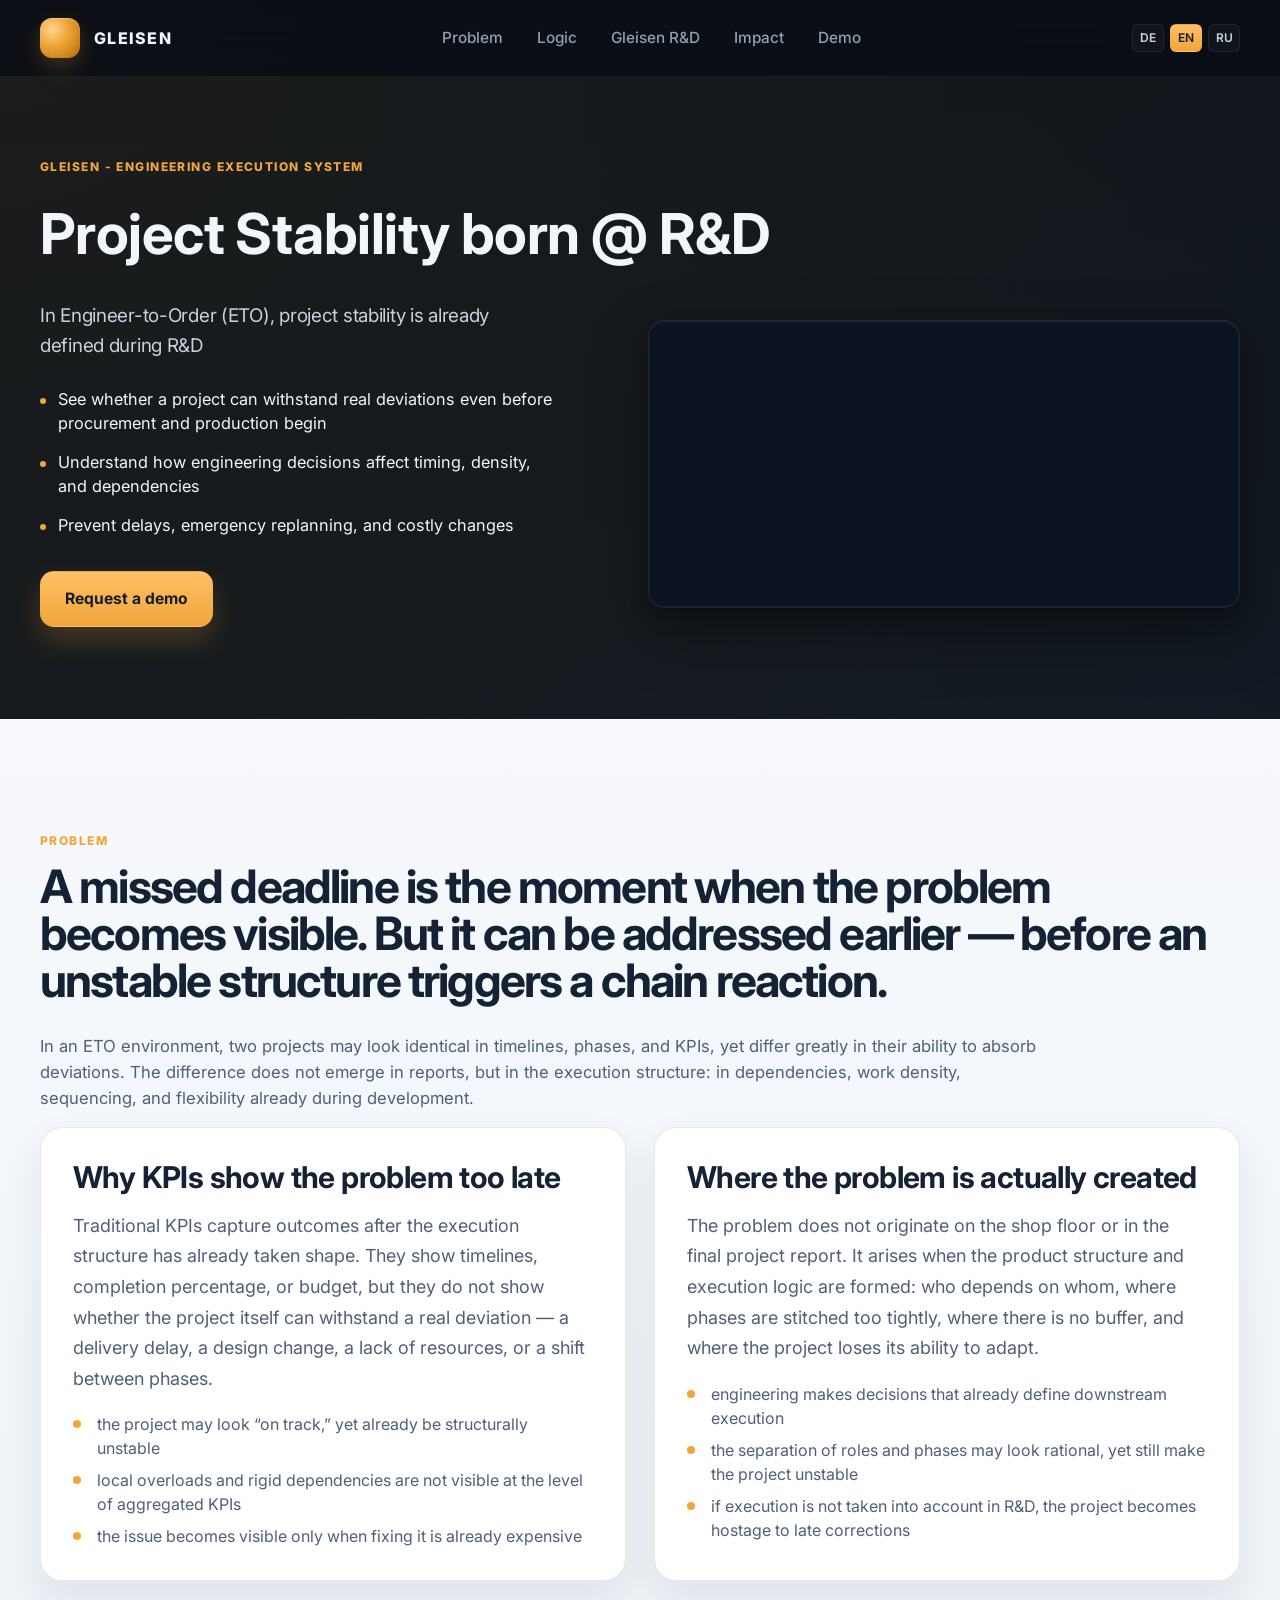
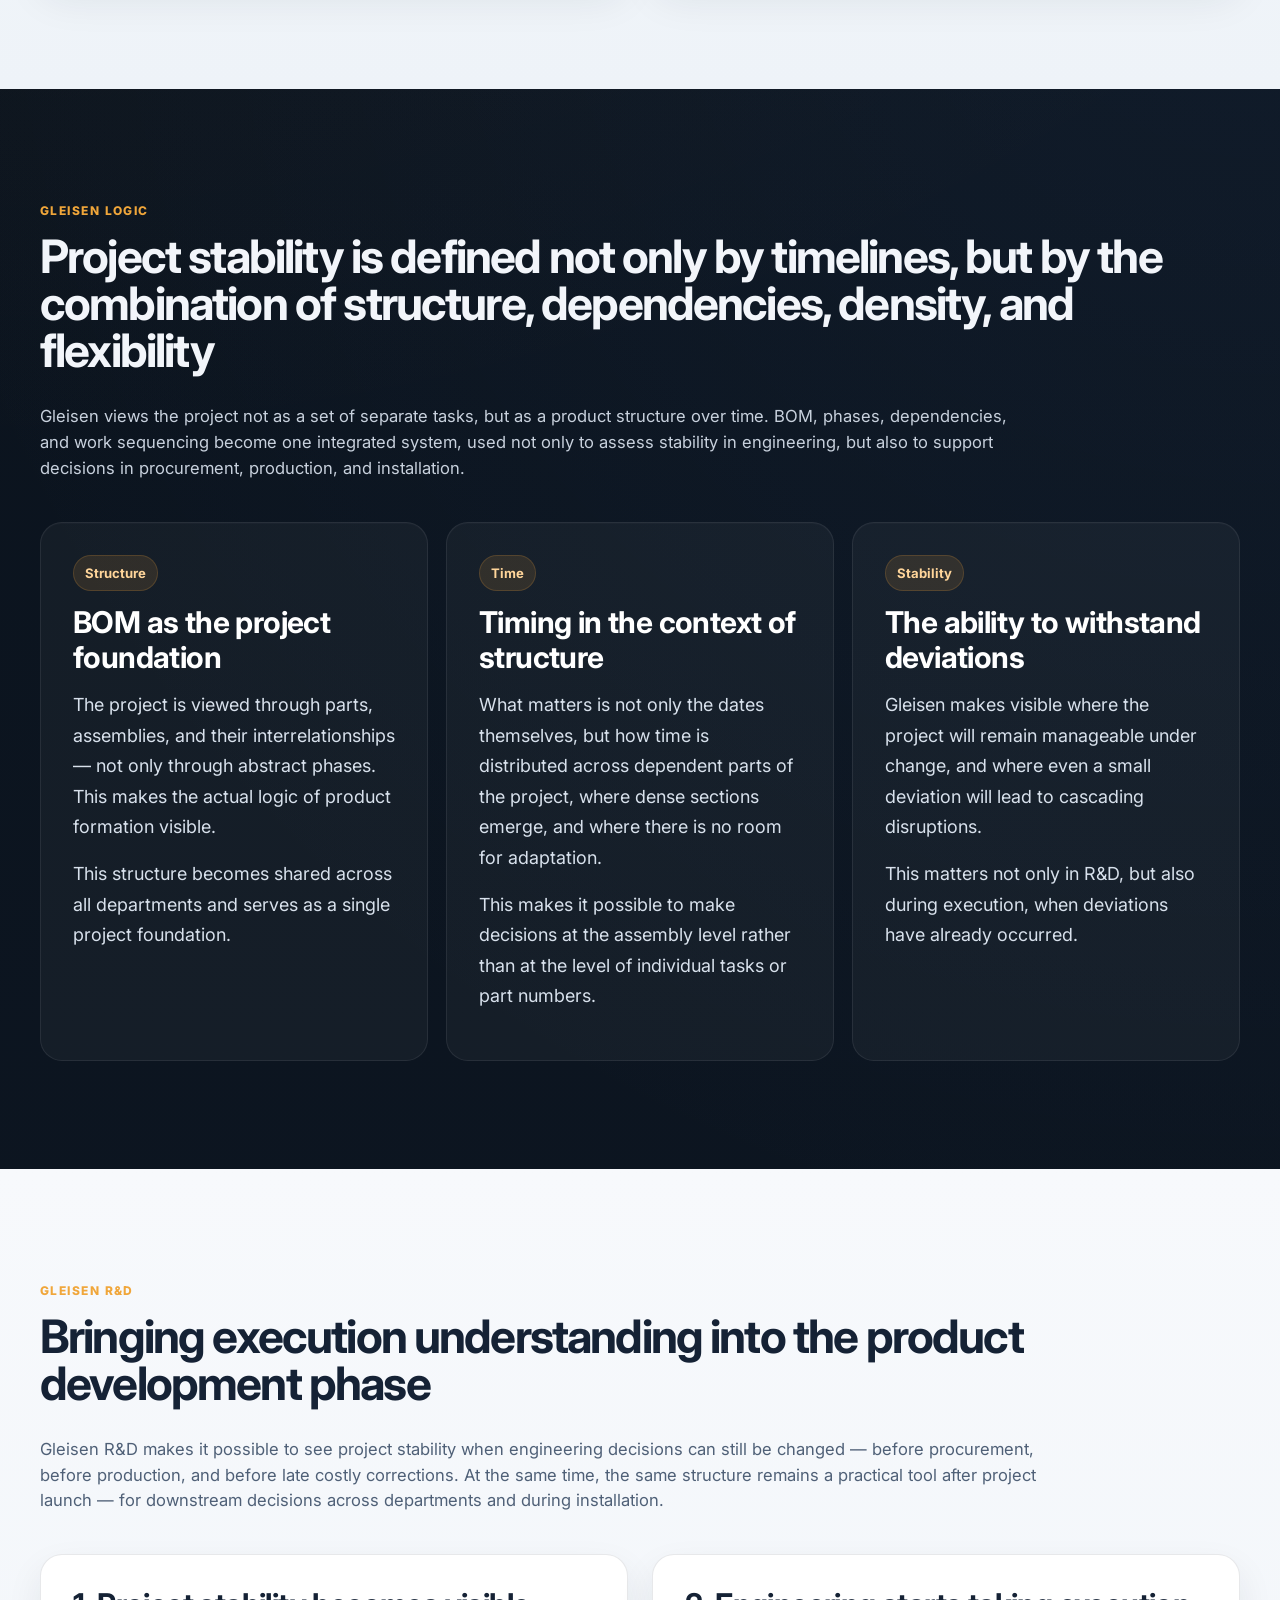
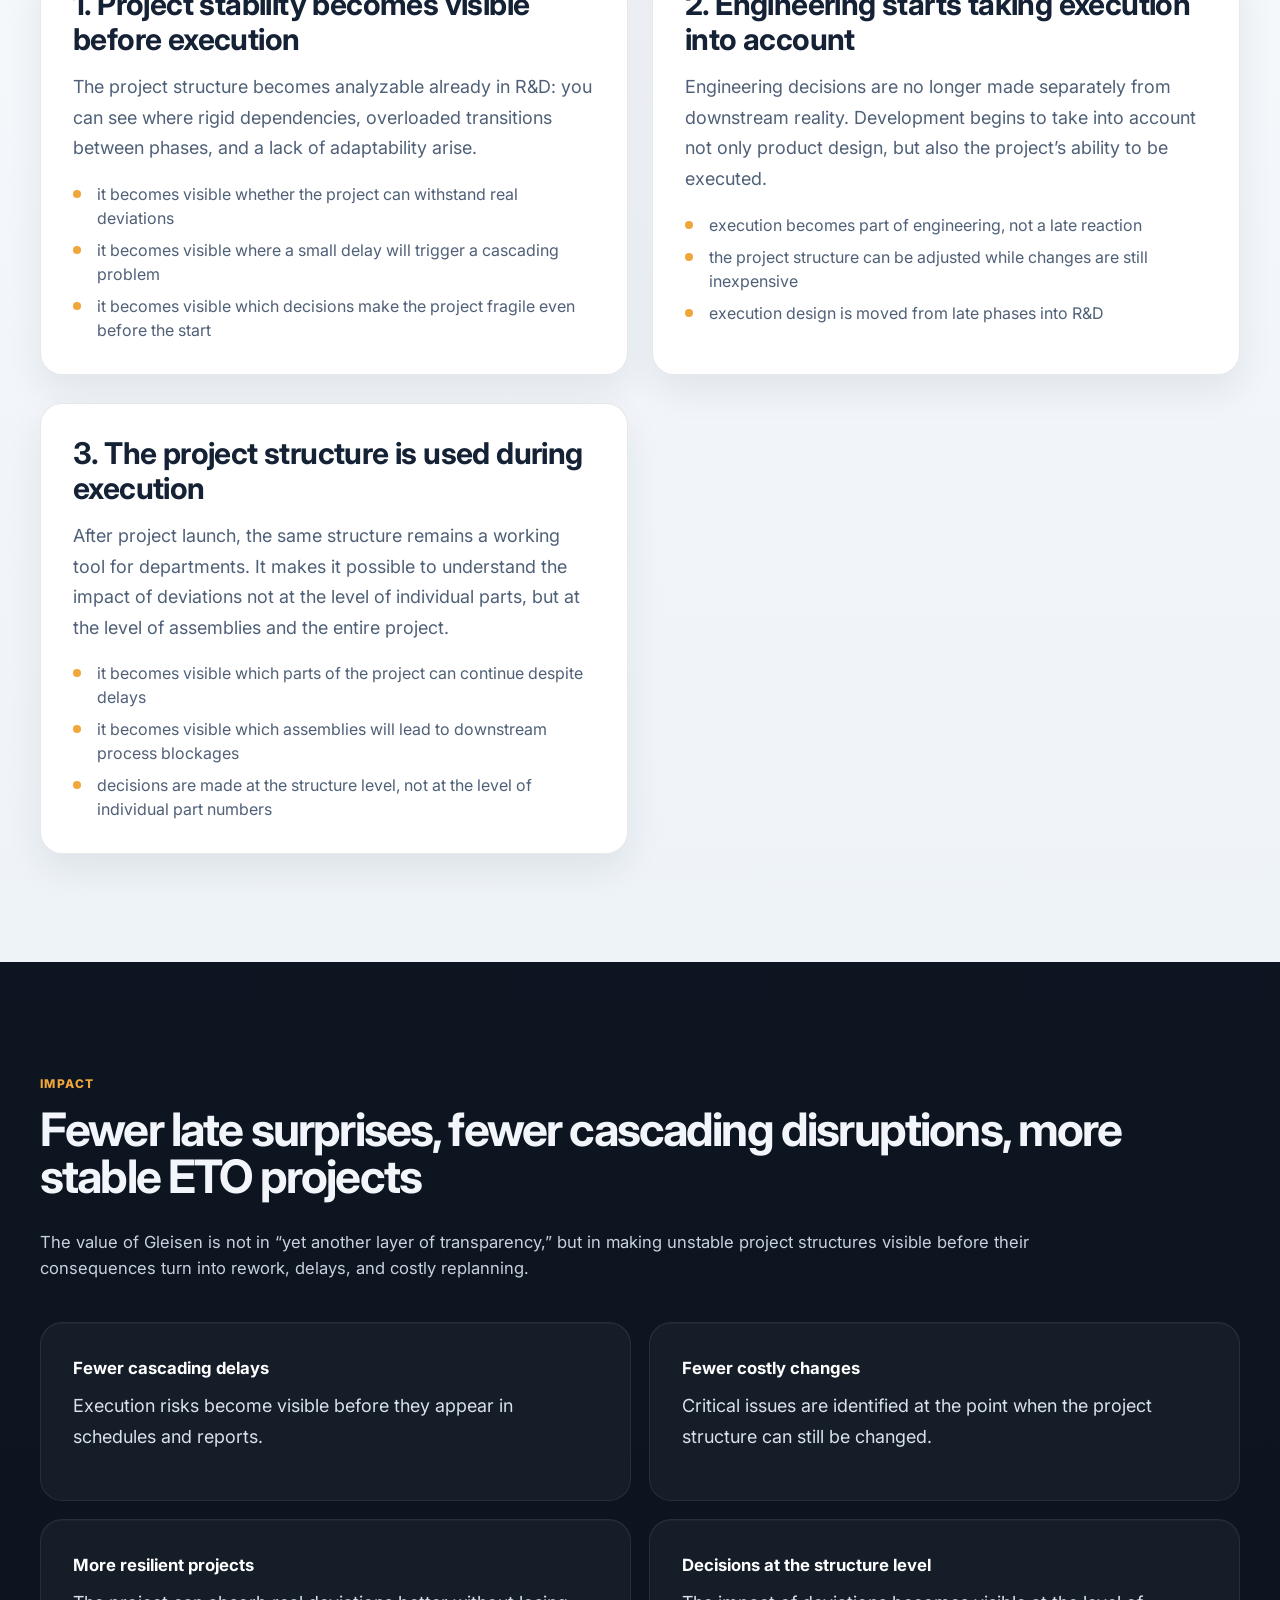
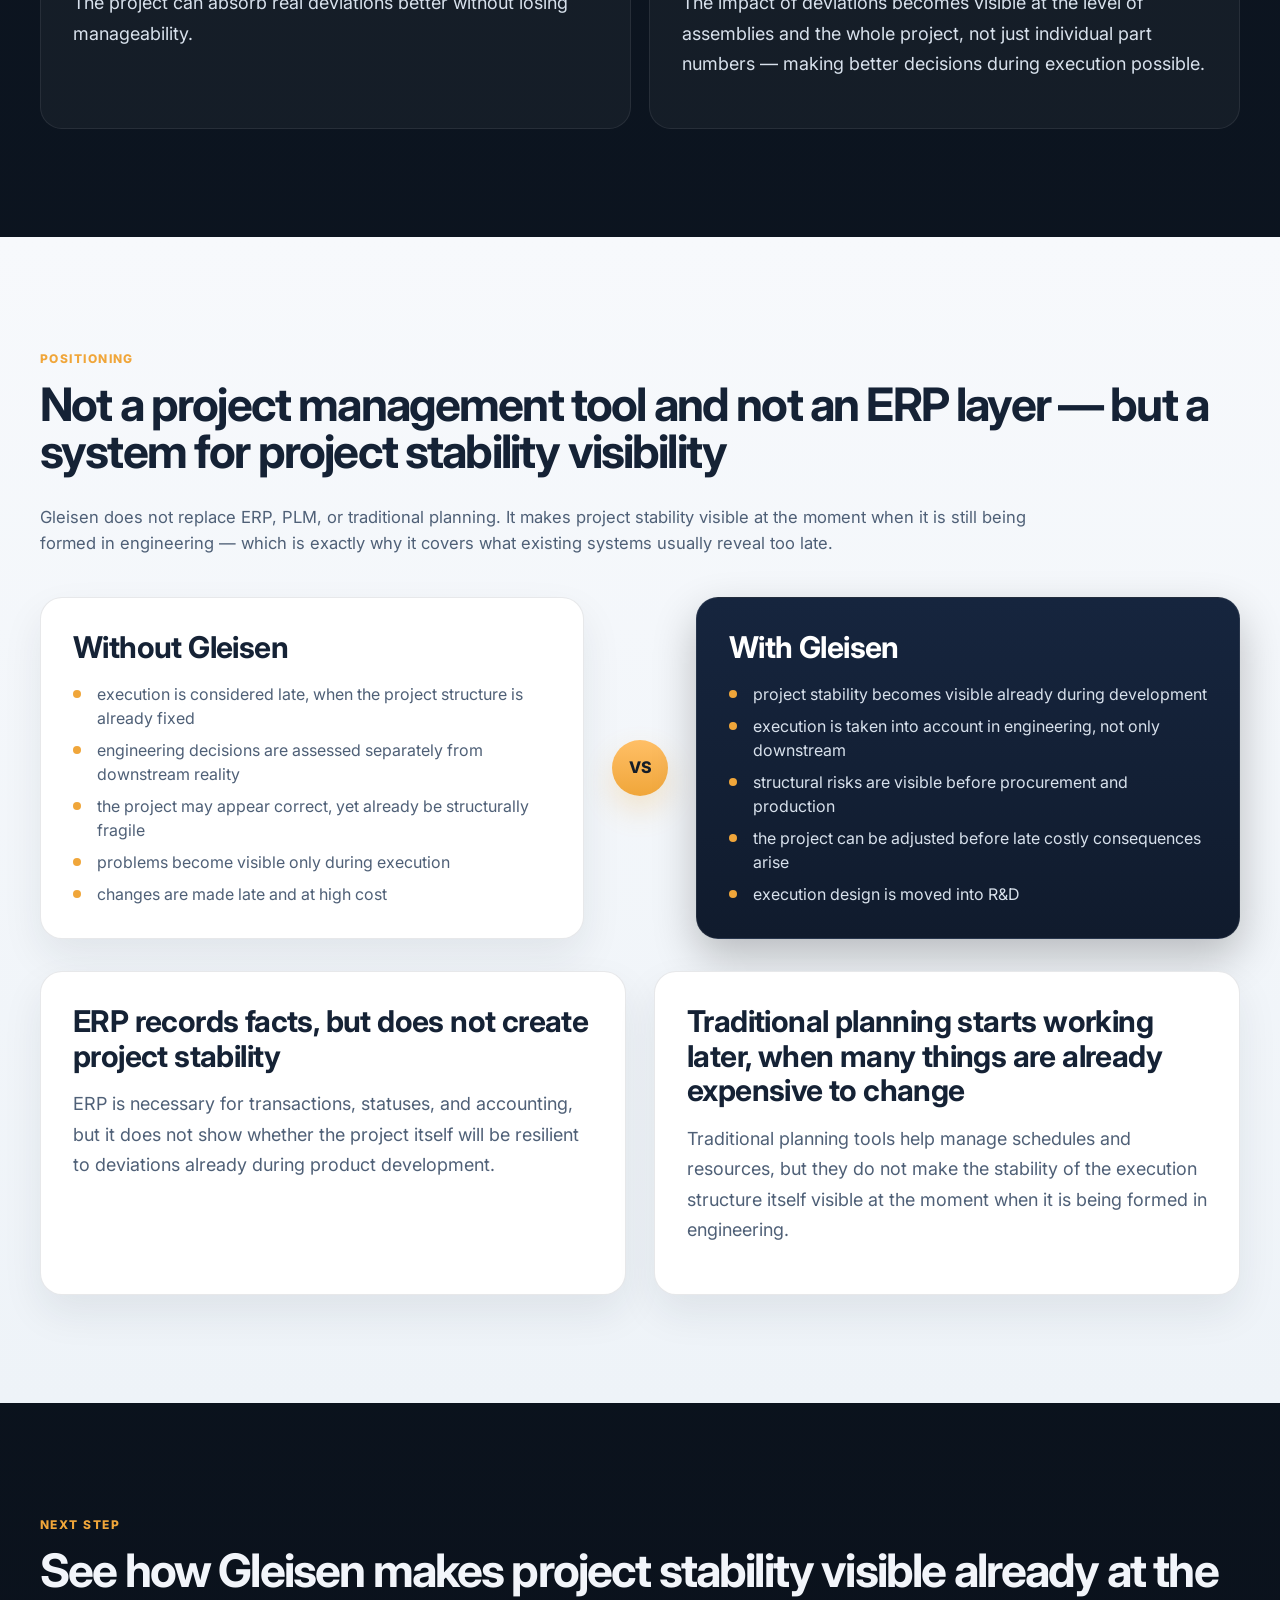
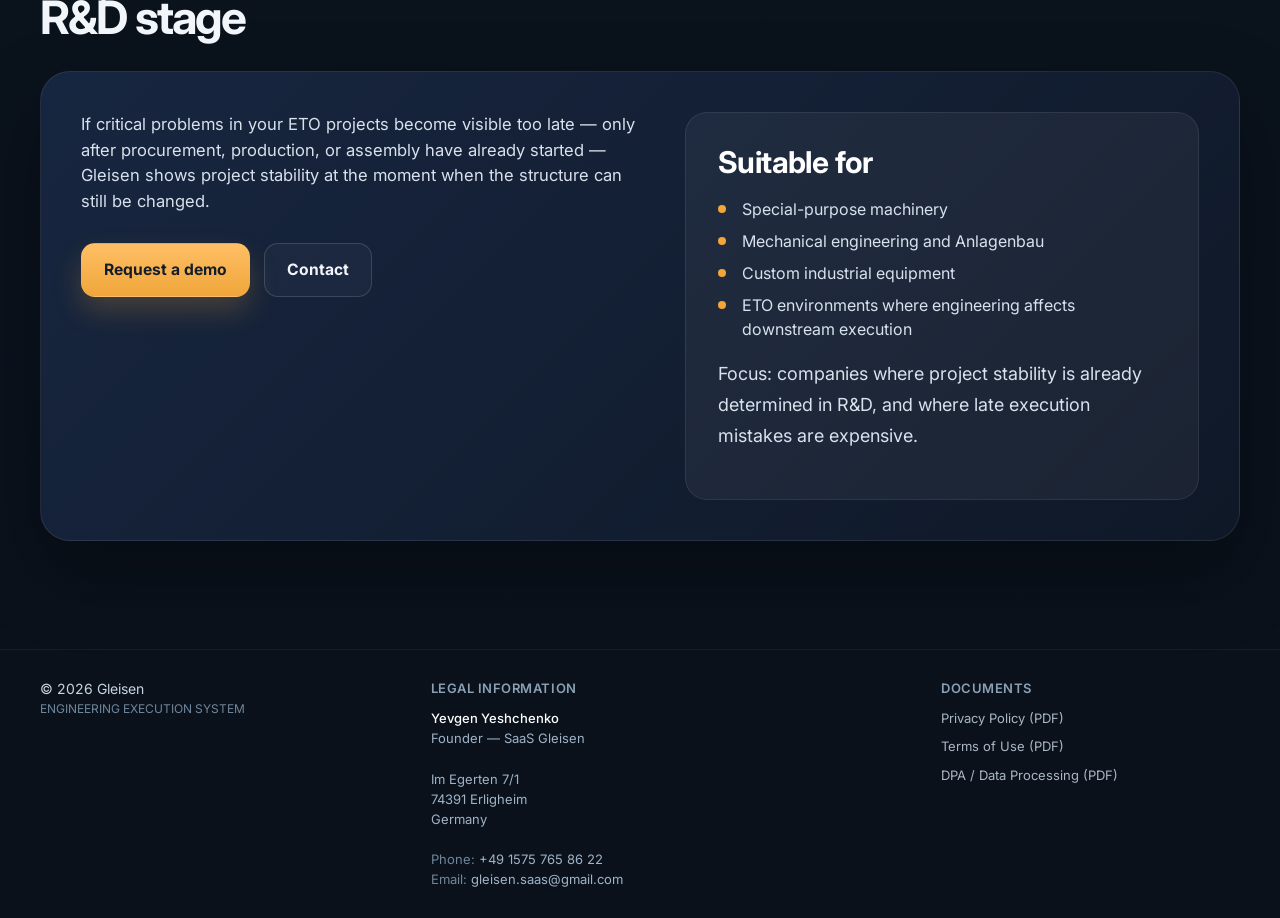
==== commit 8af7cded: "update" ====
--- a/en.html
+++ b/en.html
@@ -22,7 +22,7 @@
   <meta property="og:type" content="website" />
   <meta property="og:title" content="Gleisen R&D — Project Stability born @ R&D" />
   <meta property="og:description"
-    content="Gleisen makes project stability visible already during development — before procurement, production and late costly changes." />
+    content="Gleisen makes project stability visible already during development — before procurement, production, and late costly changes." />
   <meta property="og:url" content="https://www.gleisen.com/en.html" />
   <meta property="og:site_name" content="Gleisen" />
   <meta property="og:locale" content="en_US" />
@@ -44,7 +44,7 @@
     "name": "Gleisen",
     "applicationCategory": "BusinessApplication",
     "operatingSystem": "Web",
-    "description": "Gleisen R&D makes project stability visible during product development by connecting product structure, dependencies, time and execution logic in Engineering-to-Order environments.",
+    "description": "Gleisen R&D makes project stability visible during product development by connecting product structure, dependencies, time, and execution logic in Engineering-to-Order environments.",
     "inLanguage": "en",
     "offers": {
       "@type": "Offer",
@@ -87,7 +87,7 @@
     <section class="hero">
       <div class="container">
         <div class="hero-top">
-          <span class="eyebrow">GLEISEN R&amp;D</span>
+          <span class="eyebrow">GLEISEN - ENGINEERING EXECUTION SYSTEM</span>
           <h1>Project Stability born @ R&amp;D</h1>
         </div>
 
@@ -97,15 +97,13 @@
 
             <div class="hero-text">
               <p class="hero-subline">
-                In Engineer-to-Order (ETO) project stability formed during R&D
+                In Engineer-to-Order (ETO), project stability is already defined during R&amp;D
               </p>
 
               <div class="hero-points">
-                <div class="item">You can see whether the project will withstand real deviations even before procurement and production begin
-                </div>
-                <div class="item">Engineering decisions immediately become visible in their impact on timing, density and
-                  dependencies</div>
-                <div class="item">Prevention of delays, emergency replanning and costly changes</div>
+                <div class="item">See whether a project can withstand real deviations even before procurement and production begin</div>
+                <div class="item">Understand how engineering decisions affect timing, density, and dependencies</div>
+                <div class="item">Prevent delays, emergency replanning, and costly changes</div>
               </div>
             </div>
 
@@ -137,28 +135,29 @@
         <div class="section-header">
           <span class="eyebrow">Problem</span>
           <h2 class="section-title">
-            A missed deadline is the moment when the problem becomes visible. But it can be corrected earlier — while
-            the unstable structure has not yet triggered a chain reaction.
+            A missed deadline is the moment when the problem becomes visible. But it can be addressed earlier — before
+            an unstable structure triggers a chain reaction.
           </h2>
         </div>
 
         <p class="section-intro narrow">
-          In an ETO environment, two projects may look identical in timelines, phases and KPIs — yet have very different
-          abilities to absorb deviations. The difference does not arise in reports, but in the execution structure: in
-          dependencies, work density, sequencing and flexibility already during development.
+          In an ETO environment, two projects may look identical in timelines, phases, and KPIs, yet differ greatly in
+          their ability to absorb deviations. The difference does not emerge in reports, but in the execution structure:
+          in dependencies, work density, sequencing, and flexibility already during development.
         </p>
 
         <div class="cards-grid">
           <div class="card">
             <h3>Why KPIs show the problem too late</h3>
             <p>
-              Traditional KPIs record the outcome after the execution structure has already taken shape. They show
+              Traditional KPIs capture outcomes after the execution structure has already taken shape. They show
               timelines,
-              completion percentage or budget, but they do not show whether the project itself can withstand a real deviation — a delivery delay,
-              a design change, a lack of resources or a shift between phases.
-            </p>
-            <ul class="list">
-              <li>the project may look “on track”, yet already be structurally unstable</li>
+              completion percentage, or budget, but they do not show whether the project itself can withstand a real
+              deviation — a delivery delay,
+              a design change, a lack of resources, or a shift between phases.
+            </p>
+            <ul class="list">
+              <li>the project may look “on track,” yet already be structurally unstable</li>
               <li>local overloads and rigid dependencies are not visible at the level of aggregated KPIs</li>
               <li>the issue becomes visible only when fixing it is already expensive</li>
             </ul>
@@ -167,15 +166,14 @@
           <div class="card">
             <h3>Where the problem is actually created</h3>
             <p>
-              The problem is not born on the shop floor and not in the final project report. It arises at the moment when
-              the
+              The problem does not originate on the shop floor or in the final project report. It arises when the
               product structure and execution logic are formed: who depends on whom, where phases are stitched too tightly,
               where there is no buffer,
               and where the project loses its ability to adapt.
             </p>
             <ul class="list">
               <li>engineering makes decisions that already define downstream execution</li>
-              <li>the separation of roles and phases may look rational, yet make the project unstable</li>
+              <li>the separation of roles and phases may look rational, yet still make the project unstable</li>
               <li>if execution is not taken into account in R&amp;D, the project becomes hostage to late corrections</li>
             </ul>
           </div>
@@ -188,16 +186,16 @@
         <div class="section-header">
           <span class="eyebrow">Gleisen Logic</span>
           <h2 class="section-title">
-            Project stability is defined not only by timelines, but by the combination of structure, dependencies, density and
+            Project stability is defined not only by timelines, but by the combination of structure, dependencies, density, and
             flexibility
           </h2>
         </div>
 
         <p class="section-intro">
           Gleisen views the project not as a set of separate tasks, but as a product structure over time.
-          BOM, phases, dependencies and work sequencing become one system,
+          BOM, phases, dependencies, and work sequencing become one integrated system,
           used not only to assess stability in engineering,
-          but also to make decisions in procurement, production and installation.
+          but also to support decisions in procurement, production, and installation.
         </p>
 
         <div class="flow-line">
@@ -205,11 +203,11 @@
             <div class="label">Structure</div>
             <h3>BOM as the project foundation</h3>
             <p>
-              The project is viewed through parts, assemblies and their interrelations, not only through abstract phases.
+              The project is viewed through parts, assemblies, and their interrelationships — not only through abstract phases.
               This makes the actual logic of product formation visible.
             </p>
             <p>
-              This structure becomes shared across all departments and is used as a single project foundation.
+              This structure becomes shared across all departments and serves as a single project foundation.
             </p>
           </div>
 
@@ -218,7 +216,7 @@
             <h3>Timing in the context of structure</h3>
             <p>
               What matters is not only the dates themselves, but how time is distributed across dependent parts of the project,
-              where dense sections emerge and where there is no room for adaptation.
+              where dense sections emerge, and where there is no room for adaptation.
             </p>
             <p>
               This makes it possible to make decisions at the assembly level rather than at the level of individual tasks or part numbers.
@@ -227,7 +225,7 @@
 
           <div class="flow-card">
             <div class="label">Stability</div>
-            <h3>Ability to withstand deviation</h3>
+            <h3>The ability to withstand deviations</h3>
             <p>
               Gleisen makes visible where the project will remain manageable under change,
               and where even a small deviation will lead to cascading disruptions.
@@ -240,8 +238,6 @@
       </div>
     </section>
 
-
-
     <section id="solution" class="section light-section">
       <div class="container">
         <div class="section-header">
@@ -252,8 +248,10 @@
         </div>
 
         <p class="section-intro">
-          Gleisen R&amp;D makes it possible to see project stability already when engineering decisions can still be changed —
-          before procurement, before production and before late costly corrections.
+          Gleisen R&amp;D makes it possible to see project stability when engineering decisions can still be changed —
+          before procurement, before production, and before late costly corrections.
+          At the same time, the same structure remains a practical tool after project launch —
+          for downstream decisions across departments and during installation.
         </p>
 
         <div class="split">
@@ -261,7 +259,7 @@
             <h3>1. Project stability becomes visible before execution</h3>
             <p>
               The project structure becomes analyzable already in R&amp;D: you can see where rigid dependencies,
-              overloaded transitions between phases and a lack of adaptability arise.
+              overloaded transitions between phases, and a lack of adaptability arise.
             </p>
             <ul class="list">
               <li>it becomes visible whether the project can withstand real deviations</li>
@@ -273,58 +271,12 @@
           <div class="feature-panel light panel-right">
             <h3>2. Engineering starts taking execution into account</h3>
             <p>
-              Engineering decisions no longer exist separately from downstream reality.
-              Development begins to take into account not only the product design, but also the project’s ability to be executed.
+              Engineering decisions are no longer made separately from downstream reality.
+              Development begins to take into account not only product design, but also the project’s ability to be executed.
             </p>
             <ul class="list">
               <li>execution becomes part of engineering, not a late reaction</li>
-              <li>the project structure can be adjusted while it is still inexpensive</li>
-              <li>execution design is moved from late phases into R&amp;D</li>
-            </ul>
-          </div>
-        </div>
-      </div>
-    </section>
-
-    <section id="solution" class="section light-section">
-      <div class="container">
-        <div class="section-header">
-          <span class="eyebrow">Gleisen R&amp;D</span>
-          <h2 class="section-title">
-            Bringing execution understanding into the product development phase
-          </h2>
-        </div>
-
-        <p class="section-intro">
-          Gleisen R&amp;D makes it possible to see project stability already when engineering decisions can still be changed —
-          before procurement, before production and before late costly corrections.
-          But the same structure remains a working tool even after the project has started —
-          for downstream decisions in departments and on site during installation.
-        </p>
-
-        <div class="split">
-          <div class="feature-panel light panel-left">
-            <h3>1. Project stability becomes visible before execution</h3>
-            <p>
-              The project structure becomes analyzable already in R&amp;D: you can see where rigid dependencies,
-              overloaded transitions between phases and a lack of adaptability arise.
-            </p>
-            <ul class="list">
-              <li>it becomes visible whether the project can withstand real deviations</li>
-              <li>it becomes visible where a small delay will trigger a cascading problem</li>
-              <li>it becomes visible which decisions make the project fragile even before the start</li>
-            </ul>
-          </div>
-
-          <div class="feature-panel light panel-right">
-            <h3>2. Engineering starts taking execution into account</h3>
-            <p>
-              Engineering decisions no longer exist separately from downstream reality.
-              Development begins to take into account not only the product design, but also the project’s ability to be executed.
-            </p>
-            <ul class="list">
-              <li>execution becomes part of engineering, not a late reaction</li>
-              <li>the project structure can be adjusted while it is still inexpensive</li>
+              <li>the project structure can be adjusted while changes are still inexpensive</li>
               <li>execution design is moved from late phases into R&amp;D</li>
             </ul>
           </div>
@@ -358,51 +310,48 @@
         </div>
 
         <p class="section-intro narrow">
-          The value of Gleisen is not in “yet another layer of transparency,” but in making an unstable project structure visible
-          before its consequences turn into rework, delays and costly replanning.
+          The value of Gleisen is not in “yet another layer of transparency,” but in making unstable project structures visible
+          before their consequences turn into rework, delays, and costly replanning.
         </p>
 
         <div class="value-grid">
 
           <div class="value-card">
             <strong>Fewer cascading delays</strong>
-            <p>Execution risks become visible before they show up in schedules and reports.</p>
+            <p>Execution risks become visible before they appear in schedules and reports.</p>
           </div>
 
           <div class="value-card">
             <strong>Fewer costly changes</strong>
-            <p>Critical issues are identified at the moment when the project structure can still be changed.</p>
+            <p>Critical issues are identified at the point when the project structure can still be changed.</p>
           </div>
 
           <div class="value-card">
             <strong>More resilient projects</strong>
-            <p>The project withstands real deviations better without losing manageability.</p>
+            <p>The project can absorb real deviations better without losing manageability.</p>
           </div>
 
           <div class="value-card">
             <strong>Decisions at the structure level</strong>
-            <p>The impact of deviations becomes visible at the level of assemblies and the whole project, not individual part numbers — this makes it possible
-              to make decisions during execution.</p>
-          </div>
-        </div>
-      </div>
-    </section>
-
-
+            <p>The impact of deviations becomes visible at the level of assemblies and the whole project, not just individual part numbers — making better decisions during execution possible.</p>
+          </div>
+        </div>
+      </div>
+    </section>
 
     <section class="section light-section">
       <div class="container">
         <div class="section-header">
           <span class="eyebrow">Positioning</span>
           <h2 class="section-title">
-            Not a project management tool and not an ERP layer — but a project stability visibility system
+            Not a project management tool and not an ERP layer — but a system for project stability visibility
           </h2>
         </div>
 
         <p class="section-intro">
-          Gleisen does not replace ERP, PLM or classical planning.
+          Gleisen does not replace ERP, PLM, or traditional planning.
           It makes project stability visible at the moment when it is still being formed in engineering —
-          and this is exactly why it covers what existing systems usually show too late.
+          which is exactly why it covers what existing systems usually reveal too late.
         </p>
 
         <div class="compare compare-top">
@@ -411,9 +360,9 @@
             <ul class="list">
               <li>execution is considered late, when the project structure is already fixed</li>
               <li>engineering decisions are assessed separately from downstream reality</li>
-              <li>the project may appear correct, yet be structurally fragile</li>
+              <li>the project may appear correct, yet already be structurally fragile</li>
               <li>problems become visible only during execution</li>
-              <li>changes are corrected late and at high cost</li>
+              <li>changes are made late and at high cost</li>
             </ul>
           </div>
 
@@ -435,12 +384,12 @@
           <div class="card positioning-card">
             <h3>ERP records facts, but does not create project stability</h3>
             <p>
-              ERP is necessary for transactions, statuses and accounting, but it does not show whether the project itself will be resilient
+              ERP is necessary for transactions, statuses, and accounting, but it does not show whether the project itself will be resilient
               to deviations already during product development.
             </p>
           </div>
           <div class="card positioning-card">
-            <h3>Classical planning works later, when many things are already expensive to change</h3>
+            <h3>Traditional planning starts working later, when many things are already expensive to change</h3>
             <p>
               Traditional planning tools help manage schedules and resources, but they do not make the stability of the
               execution structure itself visible at the moment when it is being formed in engineering.
@@ -462,8 +411,8 @@
         <div class="cta-panel">
           <div>
             <p class="section-intro narrow" style="margin-bottom: 28px;">
-              If in your ETO projects critical problems become visible too late — only after procurement,
-              production or assembly have already started — Gleisen shows project stability at the moment when the structure can still
+              If critical problems in your ETO projects become visible too late — only after procurement,
+              production, or assembly have already started — Gleisen shows project stability at the moment when the structure can still
               be changed.
             </p>
             <div class="btn-row">
@@ -481,8 +430,7 @@
               <li>ETO environments where engineering affects downstream execution</li>
             </ul>
             <p style="margin-top:18px;">
-              Focus: companies where project stability is already determined in R&amp;D, and where late execution mistakes are
-              expensive.
+              Focus: companies where project stability is already determined in R&amp;D, and where late execution mistakes are expensive.
             </p>
           </div>
         </div>
@@ -496,11 +444,7 @@
       <div class="footer-brand-block">
         <div class="footer-brand-line">© 2026 Gleisen</div>
         <div class="muted-small">
-          Gleisen R&amp;D — Project Stability born @ R&amp;D
-        </div>
-
-        <div class="footer-description">
-          Part of the Gleisen platform
+          ENGINEERING EXECUTION SYSTEM
         </div>
       </div>
 
@@ -509,7 +453,7 @@
 
         <div class="footer-text">
           <strong>Yevgen Yeshchenko</strong><br>
-          Founder – SaaS Gleisen<br><br>
+          Founder — SaaS Gleisen<br><br>
 
           Im Egerten 7/1<br>
           74391 Erligheim<br>
